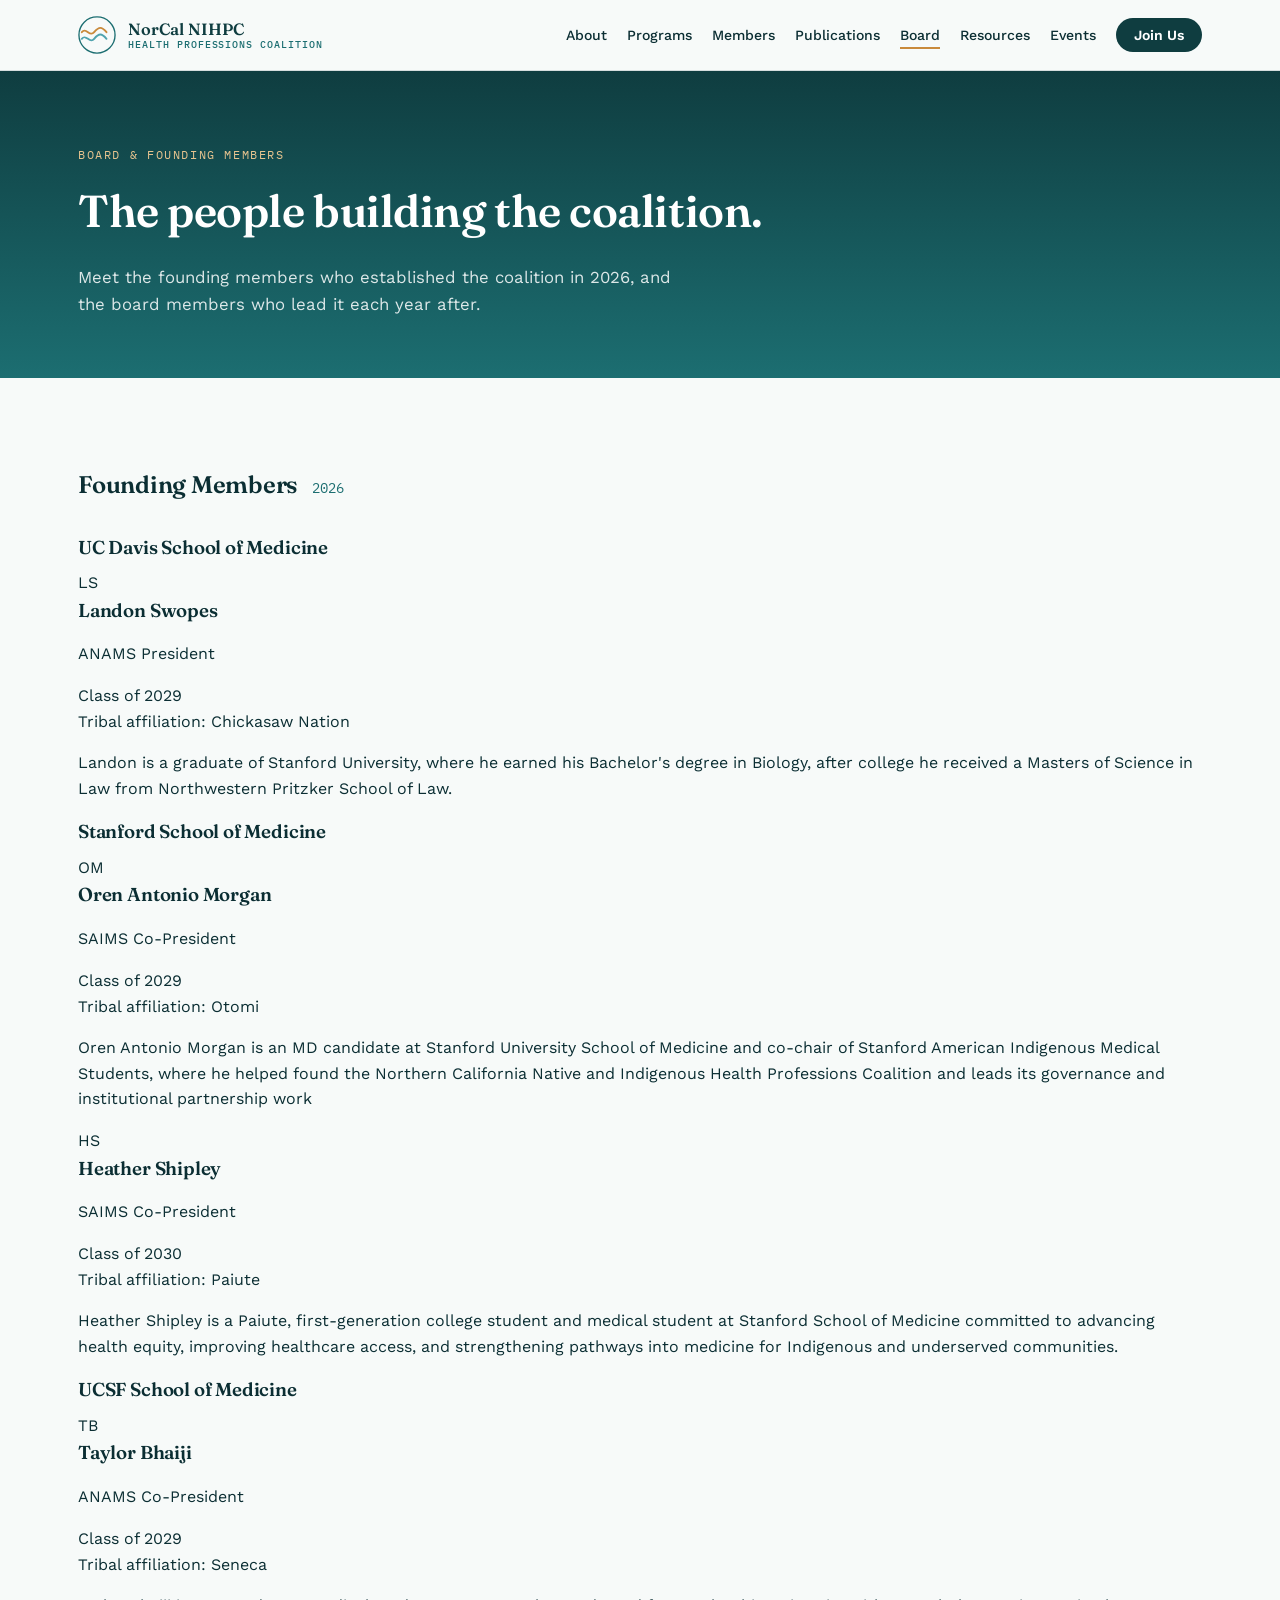
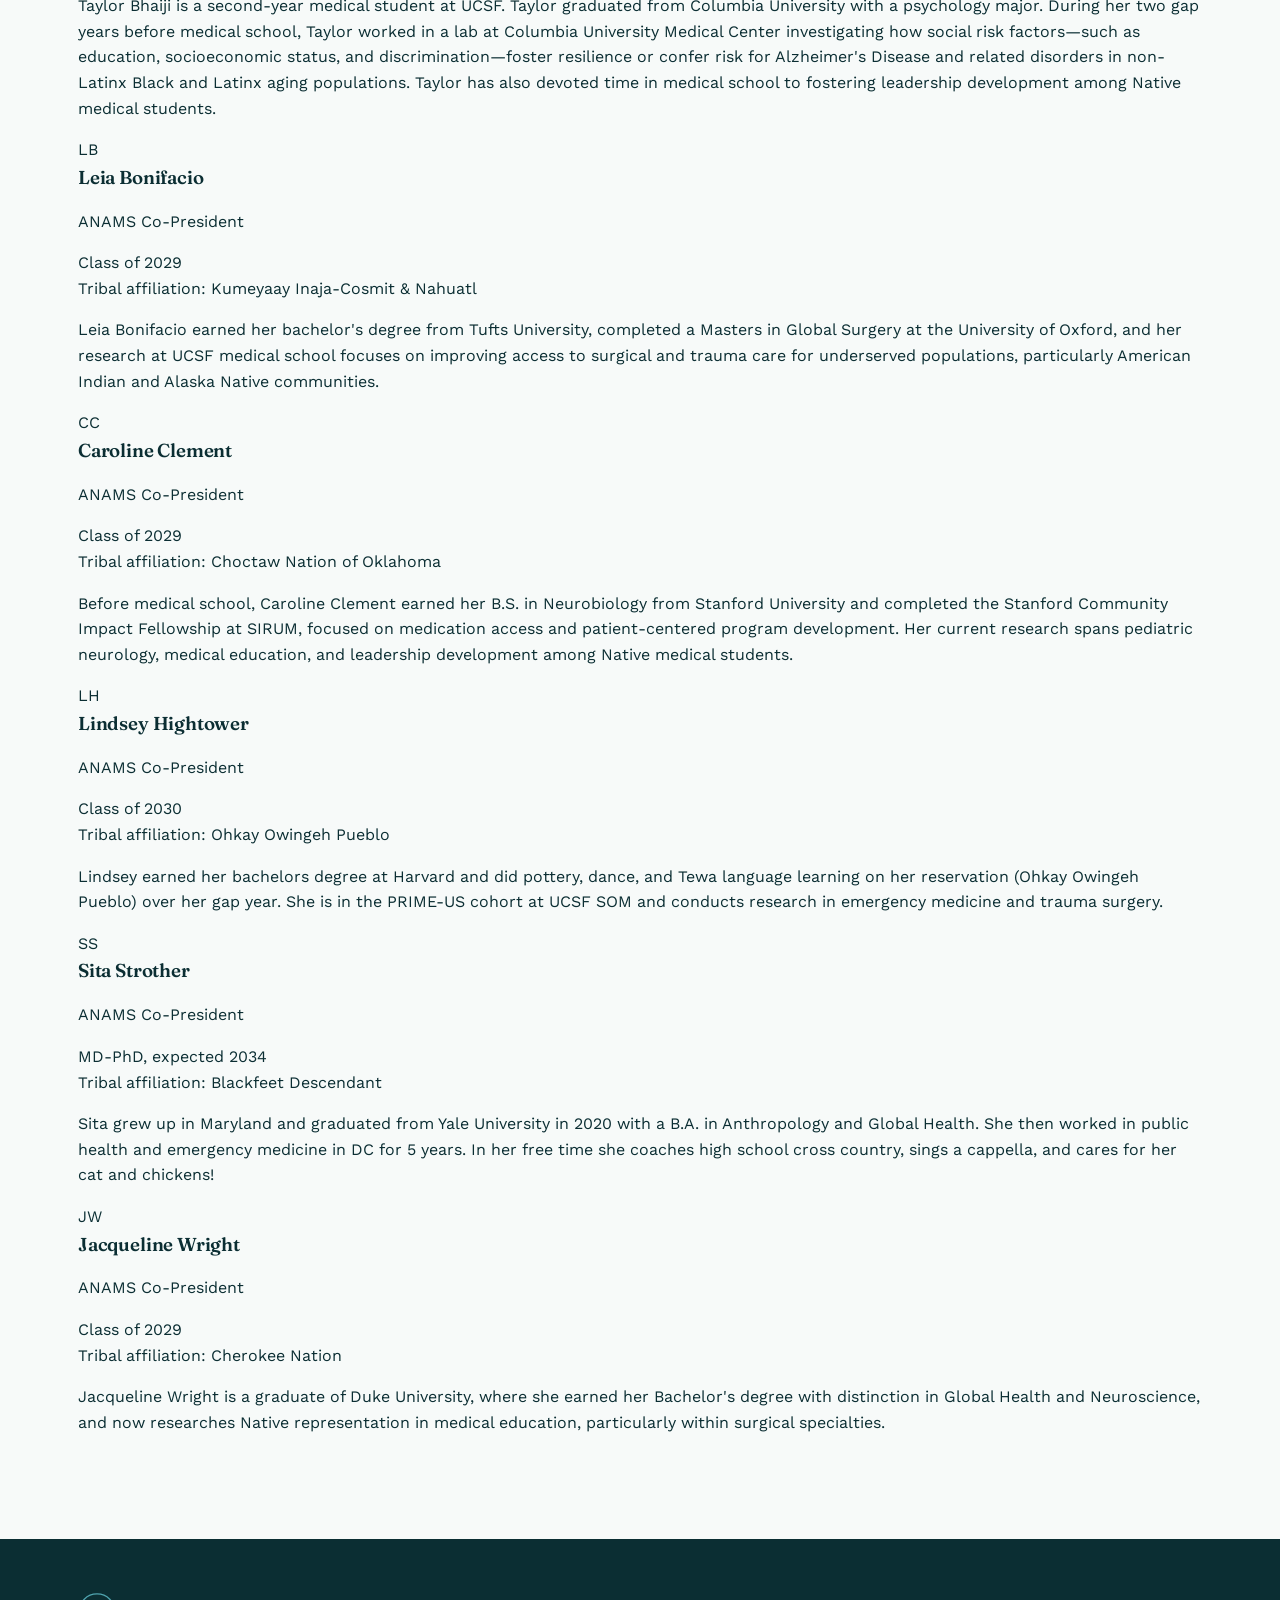
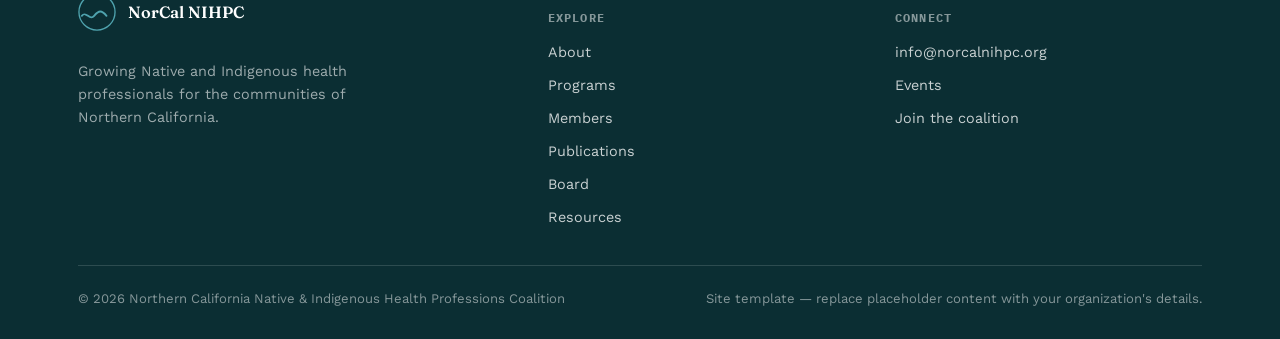
==== board.html @ be1860de "Add files via upload" ====
<!DOCTYPE html>
<html lang="en">
<head>
<meta charset="UTF-8">
<meta name="viewport" content="width=device-width, initial-scale=1.0">
<title>Board &amp; Founding Members — Northern California Native &amp; Indigenous Health Professions Coalition</title>
<link rel="preconnect" href="https://fonts.googleapis.com">
<link rel="preconnect" href="https://fonts.gstatic.com" crossorigin>
<link href="https://fonts.googleapis.com/css2?family=Fraunces:opsz,wght@9..144,400;9..144,500;9..144,600;9..144,700&family=Work+Sans:wght@400;500;600&family=IBM+Plex+Mono:wght@500&display=swap" rel="stylesheet">
<link rel="stylesheet" href="assets/styles.css">
</head>
<body>

<header>
  <div class="nav-row">
    <a href="index.html" class="brand">
      <svg class="brand-mark" viewBox="0 0 40 40" fill="none" xmlns="http://www.w3.org/2000/svg" aria-hidden="true">
        <circle cx="20" cy="20" r="19" stroke="#1C6E71" stroke-width="1.4"/>
        <path d="M4 24c5-6 8 6 13 0s8-6 13 0" stroke="#4FA3AE" stroke-width="2" fill="none" stroke-linecap="round"/>
        <path d="M4 17c5-6 8 6 13 0s8-6 13 0" stroke="#C98A3B" stroke-width="2" fill="none" stroke-linecap="round"/>
      </svg>
      <span class="brand-text">NorCal NIHPC<small>Health Professions Coalition</small></span>
    </a>
    <nav id="nav">
      <ul>
        <li><a href="index.html#about">About</a></li>
        <li><a href="index.html#programs">Programs</a></li>
        <li><a href="index.html#members">Members</a></li>
        <li><a href="publications.html">Publications</a></li>
        <li><a href="board.html" class="active">Board</a></li>
        <li><a href="resources.html">Resources</a></li>
        <li><a href="index.html#events">Events</a></li>
        <li><a href="index.html#contact" class="nav-cta">Join Us</a></li>
      </ul>
    </nav>
    <button class="menu-btn" id="menuBtn" aria-label="Toggle menu" aria-expanded="false" aria-controls="nav"><span></span></button>
  </div>
</header>

<main>
  <div class="page-header">
    <div class="wrap">
      <span class="eyebrow">Board &amp; Founding Members</span>
      <h1>The people building the coalition.</h1>
      <p>Meet the founding members who established the coalition in 2026, and the board members who lead it each year after.</p>
    </div>
  </div>

  <section>
<div class="wrap">
<div class="year-block">
<div class="year-block-head"><h2>Founding Members</h2><span>2026</span></div>
<h3 class="school-heading">UC Davis School of Medicine</h3><div class="person-grid"><article class="person-card">
<div class="person-avatar" aria-hidden="true">LS</div>
<div><h3>Landon Swopes</h3><p class="person-role">ANAMS President</p>
<p class="person-meta">Class of 2029<br>Tribal affiliation: Chickasaw Nation</p>
<p class="person-bio">Landon is a graduate of Stanford University, where he earned his Bachelor's degree in Biology, after college he received a Masters of Science in Law from Northwestern Pritzker School of Law.</p></div></article></div><h3 class="school-heading">Stanford School of Medicine</h3><div class="person-grid"><article class="person-card">
<div class="person-avatar" aria-hidden="true">OM</div>
<div><h3>Oren Antonio Morgan</h3><p class="person-role">SAIMS Co-President</p>
<p class="person-meta">Class of 2029<br>Tribal affiliation: Otomi</p>
<p class="person-bio">Oren Antonio Morgan is an MD candidate at Stanford University School of Medicine and co-chair of Stanford American Indigenous Medical Students, where he helped found the Northern California Native and Indigenous Health Professions Coalition and leads its governance and institutional partnership work</p></div></article>
<article class="person-card">
<div class="person-avatar" aria-hidden="true">HS</div>
<div><h3>Heather Shipley</h3><p class="person-role">SAIMS Co-President</p>
<p class="person-meta">Class of 2030<br>Tribal affiliation: Paiute</p>
<p class="person-bio">Heather Shipley is a Paiute, first-generation college student and medical student at Stanford School of Medicine committed to advancing health equity, improving healthcare access, and strengthening pathways into medicine for Indigenous and underserved communities.</p></div></article></div><h3 class="school-heading">UCSF School of Medicine</h3><div class="person-grid"><article class="person-card">
<div class="person-avatar" aria-hidden="true">TB</div>
<div><h3>Taylor Bhaiji</h3><p class="person-role">ANAMS Co-President</p>
<p class="person-meta">Class of 2029<br>Tribal affiliation: Seneca</p>
<p class="person-bio">Taylor Bhaiji is a second-year medical student at UCSF. Taylor graduated from Columbia University with a psychology major. During her two gap years before medical school, Taylor worked in a lab at Columbia University Medical Center investigating how social risk factors—such as education, socioeconomic status, and discrimination—foster resilience or confer risk for Alzheimer's Disease and related disorders in non-Latinx Black and Latinx aging populations. Taylor has also devoted time in medical school to fostering leadership development among Native medical students.</p></div></article>
<article class="person-card">
<div class="person-avatar" aria-hidden="true">LB</div>
<div><h3>Leia Bonifacio</h3><p class="person-role">ANAMS Co-President</p>
<p class="person-meta">Class of 2029<br>Tribal affiliation: Kumeyaay Inaja-Cosmit &amp; Nahuatl</p>
<p class="person-bio">Leia Bonifacio earned her bachelor's degree from Tufts University, completed a Masters in Global Surgery at the University of Oxford, and her research at UCSF medical school focuses on improving access to surgical and trauma care for underserved populations, particularly American Indian and Alaska Native communities.</p></div></article>
<article class="person-card">
<div class="person-avatar" aria-hidden="true">CC</div>
<div><h3>Caroline Clement</h3><p class="person-role">ANAMS Co-President</p>
<p class="person-meta">Class of 2029<br>Tribal affiliation: Choctaw Nation of Oklahoma</p>
<p class="person-bio">Before medical school, Caroline Clement earned her B.S. in Neurobiology from Stanford University and completed the Stanford Community Impact Fellowship at SIRUM, focused on medication access and patient-centered program development. Her current research spans pediatric neurology, medical education, and leadership development among Native medical students.</p></div></article>
<article class="person-card">
<div class="person-avatar" aria-hidden="true">LH</div>
<div><h3>Lindsey Hightower</h3><p class="person-role">ANAMS Co-President</p>
<p class="person-meta">Class of 2030<br>Tribal affiliation: Ohkay Owingeh Pueblo</p>
<p class="person-bio">Lindsey earned her bachelors degree at Harvard and did pottery, dance, and Tewa language learning on her reservation (Ohkay Owingeh Pueblo) over her gap year. She is in the PRIME-US cohort at UCSF SOM and conducts research in emergency medicine and trauma surgery.</p></div></article>
<article class="person-card">
<div class="person-avatar" aria-hidden="true">SS</div>
<div><h3>Sita Strother</h3><p class="person-role">ANAMS Co-President</p>
<p class="person-meta">MD-PhD, expected 2034<br>Tribal affiliation: Blackfeet Descendant</p>
<p class="person-bio">Sita grew up in Maryland and graduated from Yale University in 2020 with a B.A. in Anthropology and Global Health. She then worked in public health and emergency medicine in DC for 5 years. In her free time she coaches high school cross country, sings a cappella, and cares for her cat and chickens!</p></div></article>
<article class="person-card">
<div class="person-avatar" aria-hidden="true">JW</div>
<div><h3>Jacqueline Wright</h3><p class="person-role">ANAMS Co-President</p>
<p class="person-meta">Class of 2029<br>Tribal affiliation: Cherokee Nation</p>
<p class="person-bio">Jacqueline Wright is a graduate of Duke University, where she earned her Bachelor's degree with distinction in Global Health and Neuroscience, and now researches Native representation in medical education, particularly within surgical specialties.</p></div></article></div>
</div>
<!-- NEXT YEAR: copy the whole <div class="year-block"> above, change the heading/year, and swap in new <article class="person-card"> entries.
To use a photo, replace the <div class="person-avatar">…</div> with: <div class="person-avatar"><img src="assets/img/first-last.jpg" alt="Full Name"></div> -->
</div>
</section>
</main>

<footer>
  <div class="wrap">
    <div class="footer-grid">
      <div>
        <a href="index.html" class="brand" style="color:#fff;margin-bottom:14px;display:inline-flex;">
          <svg class="brand-mark" viewBox="0 0 40 40" fill="none" xmlns="http://www.w3.org/2000/svg" aria-hidden="true">
            <circle cx="20" cy="20" r="19" stroke="#4FA3AE" stroke-width="1.4"/>
            <path d="M4 24c5-6 8 6 13 0s8-6 13 0" stroke="#4FA3AE" stroke-width="2" fill="none" stroke-linecap="round"/>
          </svg>
          <span class="brand-text">NorCal NIHPC</span>
        </a>
        <p style="max-width:36ch;color:rgba(255,255,255,0.6);">Growing Native and Indigenous health professionals for the communities of Northern California.</p>
      </div>
      <div>
        <h4>Explore</h4>
        <ul>
          <li><a href="index.html#about">About</a></li>
          <li><a href="index.html#programs">Programs</a></li>
          <li><a href="index.html#members">Members</a></li>
          <li><a href="publications.html">Publications</a></li>
          <li><a href="board.html">Board</a></li>
          <li><a href="resources.html">Resources</a></li>
        </ul>
      </div>
      <div>
        <h4>Connect</h4>
        <ul>
          <li><a href="mailto:info@norcalnihpc.org">info@norcalnihpc.org</a></li>
          <li><a href="index.html#events">Events</a></li>
          <li><a href="index.html#contact">Join the coalition</a></li>
        </ul>
      </div>
    </div>
    <div class="footer-bottom">
      <span>© <span id="year"></span> Northern California Native &amp; Indigenous Health Professions Coalition</span>
      <span>Site template — replace placeholder content with your organization's details.</span>
    </div>
  </div>
</footer>

<script src="assets/main.js"></script>
</body>
</html>
---- assets/styles.css ----
:root{
  --ink:#0B2E33;
  --deep-teal:#0F3D40;
  --teal:#1C6E71;
  --sky:#4FA3AE;
  --mist:#EAF3F2;
  --paper:#F7FAF9;
  --gold:#C98A3B;
  --gold-dim:#E7C48F;
  --line:rgba(11,46,51,0.14);
  --max:1180px;
}
*{box-sizing:border-box;}
html{scroll-behavior:smooth;}
body{
  margin:0;
  background:var(--paper);
  color:var(--ink);
  font-family:'Work Sans',sans-serif;
  font-size:16px;
  line-height:1.6;
}
h1,h2,h3{
  font-family:'Fraunces',serif;
  margin:0 0 0.4em 0;
  font-weight:600;
  letter-spacing:-0.01em;
}
.eyebrow{
  font-family:'IBM Plex Mono',monospace;
  font-size:0.72rem;
  letter-spacing:0.14em;
  text-transform:uppercase;
  color:var(--teal);
  display:inline-block;
  margin-bottom:0.9em;
}
a{color:inherit;}
img{max-width:100%;display:block;}
.wrap{max-width:var(--max);margin:0 auto;padding:0 28px;}
.visually-hidden{position:absolute;width:1px;height:1px;overflow:hidden;clip:rect(0 0 0 0);}
:focus-visible{outline:3px solid var(--gold);outline-offset:3px;}

/* ---------- Header ---------- */
header{
  position:sticky;top:0;z-index:50;
  background:rgba(247,250,249,0.92);
  backdrop-filter:blur(8px);
  border-bottom:1px solid var(--line);
}
.nav-row{
  display:flex;align-items:center;justify-content:space-between;
  padding:16px 28px;max-width:var(--max);margin:0 auto;
}
.brand{
  display:flex;align-items:center;gap:12px;
  font-family:'Fraunces',serif;font-weight:600;font-size:1.02rem;
  text-decoration:none;color:var(--deep-teal);
}
.brand-mark{width:38px;height:38px;flex:0 0 auto;}
.brand-text{line-height:1.15;}
.brand-text small{
  display:block;font-family:'IBM Plex Mono',monospace;font-weight:500;
  font-size:0.6rem;letter-spacing:0.1em;text-transform:uppercase;color:var(--teal);
}
nav ul{list-style:none;display:flex;gap:20px;margin:0;padding:0;flex-wrap:wrap;}
nav a{
  text-decoration:none;font-size:0.88rem;font-weight:500;color:var(--ink);
  position:relative;padding:4px 0;white-space:nowrap;
}
nav a::after{
  content:'';position:absolute;left:0;bottom:-2px;width:0;height:2px;
  background:var(--gold);transition:width .25s ease;
}
nav a:hover::after{width:100%;}
nav a.active::after{width:100%;}
.nav-cta{
  background:var(--deep-teal);color:#fff !important;padding:9px 18px !important;
  border-radius:100px;font-weight:600 !important;
}
.nav-cta::after{display:none;}
.menu-btn{display:none;background:none;border:none;cursor:pointer;padding:6px;}
.menu-btn span, .menu-btn span::before, .menu-btn span::after{
  display:block;width:22px;height:2px;background:var(--ink);position:relative;transition:.2s;
}
.menu-btn span::before, .menu-btn span::after{content:'';position:absolute;left:0;}
.menu-btn span::before{top:-7px;}
.menu-btn span::after{top:7px;}

@media (max-width:980px){
  nav{
    position:fixed;inset:0 0 0 26%;top:70px;background:var(--paper);
    transform:translateX(100%);transition:transform .3s ease;
    border-left:1px solid var(--line);padding:28px;overflow-y:auto;
  }
  nav.open{transform:translateX(0);}
  nav ul{flex-direction:column;gap:22px;}
  .menu-btn{display:block;}
}
@media (max-width:480px){
  nav{inset:0 0 0 0;}
}

/* ---------- Page header (for sub-pages) ---------- */
.page-header{
  background:linear-gradient(180deg,var(--deep-teal) 0%, var(--teal) 100%);
  color:#fff;padding:70px 0 60px;
}
.page-header .eyebrow{color:var(--gold-dim);}
.page-header h1{color:#fff;font-size:clamp(2rem,4vw,2.8rem);}
.page-header p{max-width:60ch;color:rgba(255,255,255,0.85);font-size:1.05rem;margin:0;}

/* ---------- Hero ---------- */
.hero{
  position:relative;overflow:hidden;
  background:linear-gradient(180deg,var(--deep-teal) 0%, var(--teal) 100%);
  color:#fff;padding:100px 0 140px;
}
.hero-grid{display:grid;grid-template-columns:1.1fr 0.9fr;gap:40px;align-items:center;}
.hero h1{font-size:clamp(2.3rem,5vw,3.6rem);color:#fff;line-height:1.06;}
.hero .eyebrow{color:var(--gold-dim);}
.hero p.lead{font-size:1.12rem;max-width:46ch;color:rgba(255,255,255,0.86);margin-bottom:1.8em;}
.cta-row{display:flex;gap:14px;flex-wrap:wrap;}
.btn{
  display:inline-block;padding:13px 26px;border-radius:100px;text-decoration:none;
  font-weight:600;font-size:0.94rem;transition:transform .15s ease, box-shadow .15s ease;
  border:1px solid transparent;
}
.btn:hover{transform:translateY(-2px);}
.btn-gold{background:var(--gold);color:#20140a;}
.btn-gold:hover{box-shadow:0 8px 22px rgba(201,138,59,0.4);}
.btn-outline{border-color:rgba(255,255,255,0.5);color:#fff;}
.btn-outline:hover{background:rgba(255,255,255,0.1);}
.btn-teal{background:var(--deep-teal);color:#fff;}
.btn-teal:hover{box-shadow:0 8px 22px rgba(15,61,64,0.35);}

.hero-figure{
  position:relative;border-radius:18px;overflow:hidden;
  aspect-ratio:4/5;background:rgba(255,255,255,0.06);
  border:1px solid rgba(255,255,255,0.18);
  display:flex;align-items:center;justify-content:center;
}

.wave-divider{display:block;width:100%;line-height:0;margin-top:-2px;}
.wave-divider svg{width:100%;height:70px;display:block;}

/* ---------- Stat strip ---------- */
.stat-strip{background:var(--mist);border-bottom:1px solid var(--line);padding:34px 0;}
.stat-grid{display:grid;grid-template-columns:repeat(4,1fr);gap:24px;text-align:center;}
.stat-grid strong{display:block;font-family:'Fraunces',serif;font-size:1.9rem;color:var(--deep-teal);}
.stat-grid span{font-size:0.86rem;color:var(--teal);}
@media (max-width:760px){.stat-grid{grid-template-columns:repeat(2,1fr);}}

/* ---------- Section basics ---------- */
section{padding:88px 0;}
.section-head{max-width:640px;margin-bottom:52px;}
.section-head p{color:#3c5a5c;font-size:1.03rem;}
.two-col{display:grid;grid-template-columns:1fr 1fr;gap:64px;align-items:start;}
@media (max-width:860px){.two-col{grid-template-columns:1fr;gap:36px;}}

.about-figure{
  aspect-ratio:5/4;border-radius:16px;background:var(--mist);
  border:1px solid var(--line);position:relative;overflow:hidden;
}

/* ---------- Pipeline / Programs ---------- */
.pipeline{position:relative;padding-left:6px;}
.pipeline-track{
  position:absolute;left:29px;top:14px;bottom:14px;width:2px;
  background:repeating-linear-gradient(to bottom, var(--sky) 0 6px, transparent 6px 13px);
}
.pipeline-step{
  display:grid;grid-template-columns:60px 1fr;gap:22px;padding:26px 0;
  border-bottom:1px solid var(--line);position:relative;
}
.pipeline-step:last-child{border-bottom:none;}
.step-num{
  width:60px;height:60px;border-radius:50%;background:var(--paper);
  border:2px solid var(--sky);color:var(--deep-teal);
  display:flex;align-items:center;justify-content:center;
  font-family:'IBM Plex Mono',monospace;font-weight:500;font-size:0.95rem;z-index:1;
}
.step-body h3{font-size:1.18rem;margin-bottom:0.3em;}
.step-body p{color:#3c5a5c;margin:0;max-width:60ch;}
.step-tag{
  display:inline-block;margin-top:10px;font-family:'IBM Plex Mono',monospace;
  font-size:0.7rem;letter-spacing:0.08em;text-transform:uppercase;color:var(--gold);
}

/* ---------- Members / partners ---------- */
.member-grid{display:grid;grid-template-columns:repeat(3,1fr);gap:20px;}
@media (max-width:760px){.member-grid{grid-template-columns:1fr 1fr;}}
.member-card{background:#fff;border:1px solid var(--line);border-radius:14px;padding:26px 22px;}
.member-card .eyebrow{margin-bottom:0.6em;}
.member-card h3{font-size:1.05rem;margin-bottom:0.35em;}
.member-card p{font-size:0.92rem;color:#4a6668;margin:0;}

.bg-mist{background:var(--mist);}

.campus-pills{display:flex;flex-wrap:wrap;gap:10px;margin-top:22px;}
.campus-pill{
  background:#fff;border:1px solid var(--line);border-radius:100px;
  padding:9px 18px;font-size:0.88rem;color:var(--deep-teal);font-weight:500;
}
.subgroup-label{
  font-family:'IBM Plex Mono',monospace;font-size:0.72rem;letter-spacing:0.1em;
  text-transform:uppercase;color:var(--teal);margin:44px 0 0;display:block;
}

/* ---------- Map ---------- */
.map-wrap{
  height:480px;border-radius:18px;overflow:hidden;border:1px solid var(--line);
  background:var(--mist);
}
#coalitionMap{height:100%;width:100%;}
.map-legend{display:flex;gap:26px;margin-top:18px;flex-wrap:wrap;}
.legend-item{display:flex;align-items:center;gap:8px;font-size:0.86rem;color:#3c5a5c;}
.legend-dot{width:12px;height:12px;border-radius:50%;display:inline-block;flex:0 0 auto;}
.map-note{font-size:0.84rem;color:#5a7678;margin-top:10px;}
.leaflet-popup-content-wrapper{border-radius:10px;}
.map-pin-label{
  font-family:'Work Sans',sans-serif;font-weight:600;font-size:0.8rem;color:var(--deep-teal);
}

/* ---------- Teaser cards ---------- */
.teaser-grid{display:grid;grid-template-columns:repeat(3,1fr);gap:22px;}
@media (max-width:860px){.teaser-grid{grid-template-columns:1fr;}}
.teaser-card{
  background:#fff;border:1px solid var(--line);border-radius:14px;padding:30px;
  text-decoration:none;color:var(--ink);display:block;
  transition:transform .15s ease, box-shadow .15s ease;
}
.teaser-card:hover{transform:translateY(-3px);box-shadow:0 10px 26px rgba(11,46,51,0.08);}
.teaser-card h3{font-size:1.12rem;margin-bottom:0.4em;color:var(--deep-teal);}
.teaser-card p{color:#3c5a5c;font-size:0.92rem;margin:0 0 0.8em;}
.link-arrow{font-family:'IBM Plex Mono',monospace;font-size:0.8rem;color:var(--gold);font-weight:600;}

/* ---------- Resources ---------- */
.resource-grid{display:grid;grid-template-columns:repeat(3,1fr);gap:22px;}
@media (max-width:860px){.resource-grid{grid-template-columns:1fr;}}
.resource-card{
  border:1px solid var(--line);border-radius:14px;padding:28px;background:#fff;
  display:flex;flex-direction:column;gap:14px;height:100%;
}
.resource-card .icon{
  width:42px;height:42px;border-radius:10px;background:var(--mist);
  display:flex;align-items:center;justify-content:center;color:var(--teal);
}
.resource-card h3{font-size:1.08rem;}
.resource-card p{color:#3c5a5c;font-size:0.94rem;margin:0;flex:1;}
.resource-card a{font-size:0.88rem;font-weight:600;color:var(--deep-teal);text-decoration:none;}
.resource-card a:hover{text-decoration:underline;}

/* ---------- Publications ---------- */
.pub-list{display:flex;flex-direction:column;gap:18px;}
.pub-card{
  display:grid;grid-template-columns:90px 1fr;gap:22px;background:#fff;
  border:1px solid var(--line);border-radius:14px;padding:26px;
}
@media (max-width:600px){.pub-card{grid-template-columns:1fr;}}
.pub-year{font-family:'Fraunces',serif;font-size:1.7rem;color:var(--deep-teal);}
.pub-body h3{font-size:1.1rem;margin-bottom:0.3em;}
.pub-meta{font-size:0.85rem;color:var(--teal);margin-bottom:0.6em;font-weight:500;}
.pub-body p{color:#3c5a5c;font-size:0.92rem;margin:0 0 0.7em;}
.pub-body a{font-size:0.86rem;font-weight:600;color:var(--deep-teal);text-decoration:none;}
.pub-body a:hover{text-decoration:underline;}
.pub-empty{
  border:1px dashed var(--line);border-radius:14px;padding:40px;text-align:center;color:#5a7678;
}

/* ---------- Board ---------- */
.year-block{margin-bottom:64px;}
.year-block:last-child{margin-bottom:0;}
.year-block-head{display:flex;align-items:baseline;gap:14px;margin-bottom:28px;flex-wrap:wrap;}
.year-block-head h2{margin:0;font-size:1.5rem;}
.year-block-head span{font-size:0.86rem;color:var(--teal);font-family:'IBM Plex Mono',monospace;}
.board-grid{display:grid;grid-template-columns:repeat(4,1fr);gap:26px;}
@media (max-width:960px){.board-grid{grid-template-columns:repeat(2,1fr);}}
@media (max-width:560px){.board-grid{grid-template-columns:1fr;}}
.board-card{text-align:center;}
.board-avatar{
  width:100%;aspect-ratio:1;border-radius:50%;background:var(--mist);
  border:1px solid var(--line);margin-bottom:14px;overflow:hidden;
  display:flex;align-items:center;justify-content:center;
}
.board-card h3{font-size:1rem;margin-bottom:0.15em;}
.board-role{font-size:0.82rem;color:var(--teal);font-weight:600;margin-bottom:0.5em;display:block;}
.board-card p{font-size:0.86rem;color:#4a6668;margin:0;}
.board-add-note{
  border:1px dashed var(--line);border-radius:14px;padding:24px;text-align:center;
  color:#5a7678;font-size:0.9rem;
}

/* ---------- Events ---------- */
.events-grid{display:grid;grid-template-columns:repeat(3,1fr);gap:22px;}
@media (max-width:860px){.events-grid{grid-template-columns:1fr;}}
.event-card{border:1px solid var(--line);border-radius:14px;overflow:hidden;background:#fff;}
.event-date{
  background:var(--deep-teal);color:#fff;padding:14px 20px;
  font-family:'IBM Plex Mono',monospace;font-size:0.78rem;letter-spacing:0.06em;text-transform:uppercase;
}
.event-body{padding:20px;}
.event-body h3{font-size:1.02rem;margin-bottom:0.4em;}
.event-body p{font-size:0.9rem;color:#4a6668;margin:0;}

/* ---------- Contact ---------- */
.contact-panel{
  background:linear-gradient(135deg,var(--deep-teal),var(--teal));
  color:#fff;border-radius:22px;padding:58px;display:grid;
  grid-template-columns:1fr 1fr;gap:50px;
}
@media (max-width:860px){.contact-panel{grid-template-columns:1fr;padding:34px;}}
.contact-panel h2{color:#fff;}
.contact-panel p{color:rgba(255,255,255,0.82);}
.contact-list{list-style:none;padding:0;margin:24px 0 0;display:flex;flex-direction:column;gap:14px;}
.contact-list a{text-decoration:none;color:#fff;font-weight:500;}
form{display:flex;flex-direction:column;gap:14px;}
form label{font-size:0.82rem;font-weight:600;color:rgba(255,255,255,0.85);}
form input, form select, form textarea{
  width:100%;padding:12px 14px;border-radius:10px;border:1px solid rgba(255,255,255,0.3);
  background:rgba(255,255,255,0.08);color:#fff;font-family:inherit;font-size:0.94rem;
}
form input::placeholder, form textarea::placeholder{color:rgba(255,255,255,0.55);}
form button{margin-top:6px;align-self:flex-start;}
.form-note{font-size:0.8rem;color:rgba(255,255,255,0.65);margin-top:4px;}

/* ---------- Footer ---------- */
footer{background:var(--ink);color:rgba(255,255,255,0.72);padding:54px 0 30px;font-size:0.9rem;}
.footer-grid{display:grid;grid-template-columns:1.4fr 1fr 1fr;gap:40px;margin-bottom:36px;}
@media (max-width:760px){.footer-grid{grid-template-columns:1fr;}}
footer h4{
  font-family:'IBM Plex Mono',monospace;font-size:0.72rem;letter-spacing:0.1em;
  text-transform:uppercase;color:rgba(255,255,255,0.5);margin-bottom:14px;
}
footer ul{list-style:none;padding:0;margin:0;display:flex;flex-direction:column;gap:10px;}
footer a{color:rgba(255,255,255,0.78);text-decoration:none;}
footer a:hover{color:#fff;}
.footer-bottom{
  border-top:1px solid rgba(255,255,255,0.14);padding-top:22px;
  display:flex;justify-content:space-between;flex-wrap:wrap;gap:10px;font-size:0.82rem;color:rgba(255,255,255,0.5);
}

.reveal{opacity:0;transform:translateY(16px);transition:opacity .6s ease, transform .6s ease;}
.reveal.in{opacity:1;transform:none;}
@media (prefers-reduced-motion: reduce){
  .reveal{opacity:1;transform:none;transition:none;}
  html{scroll-behavior:auto;}
}
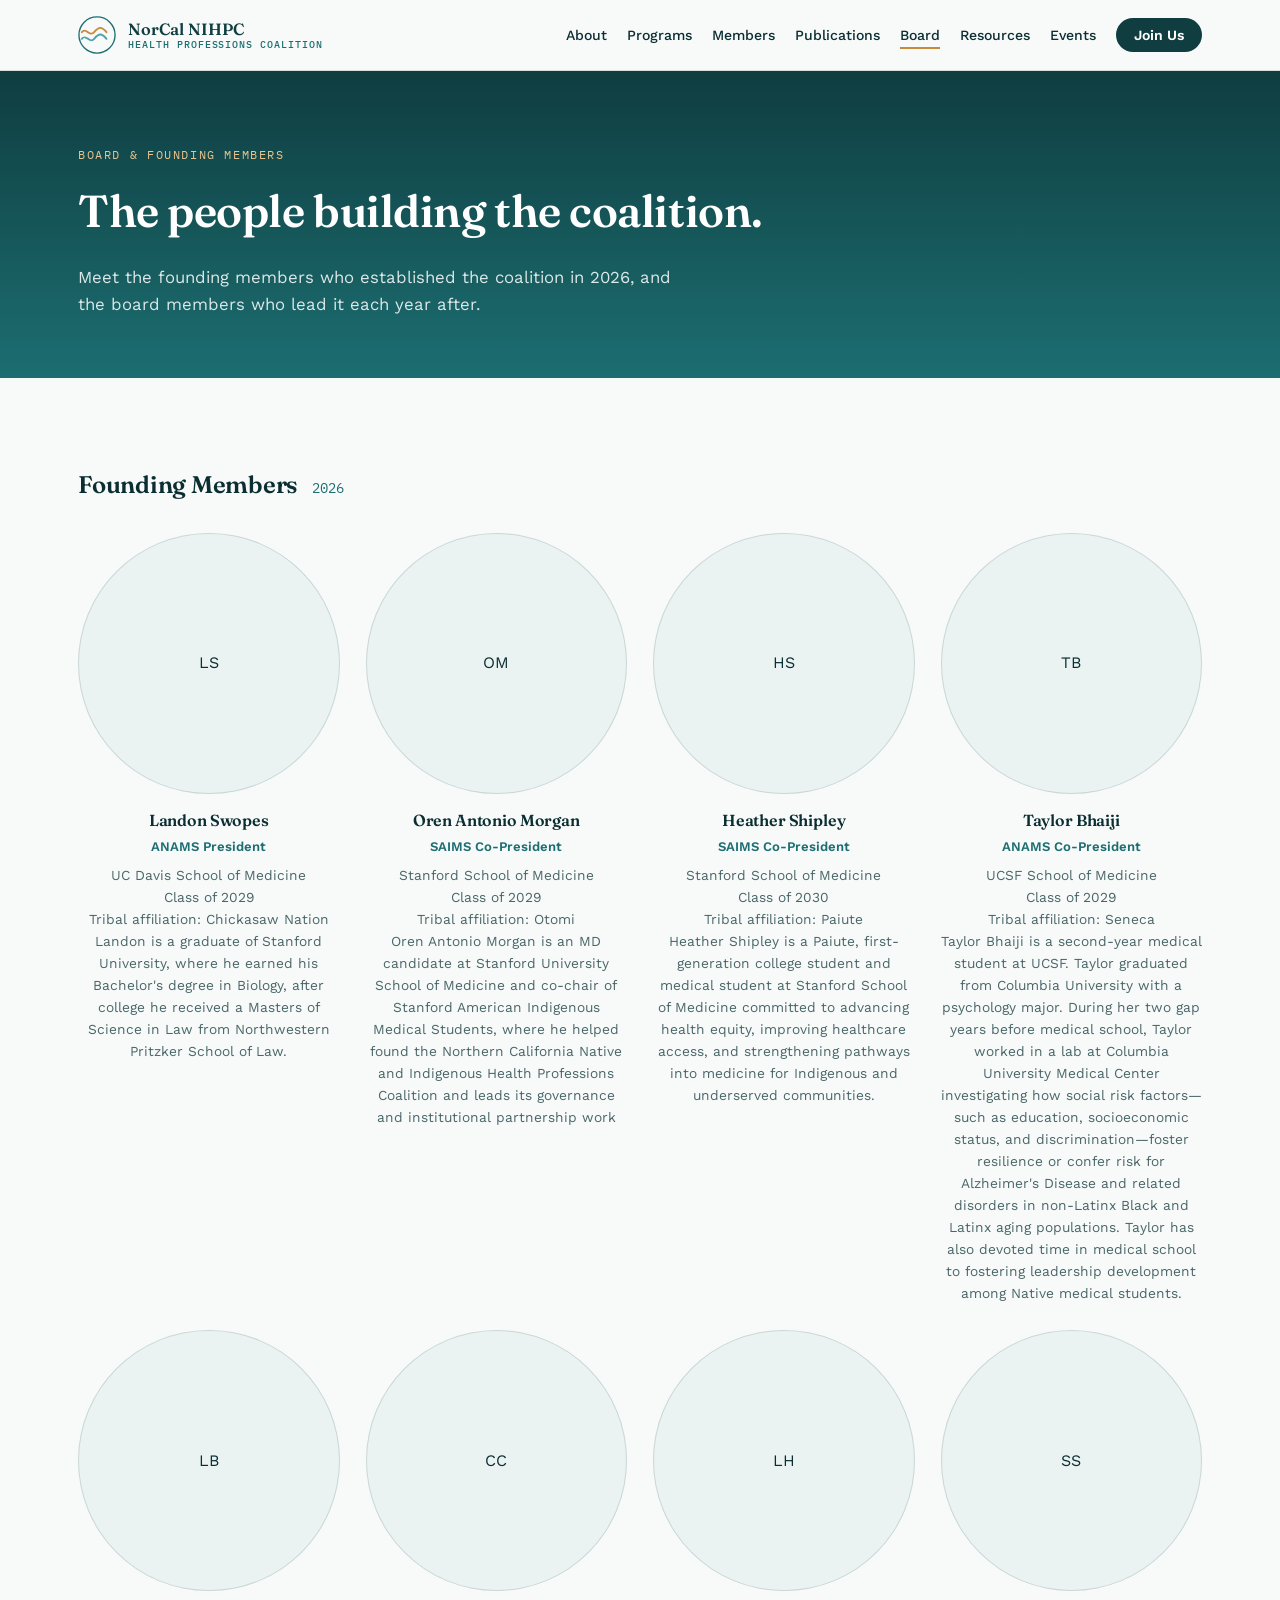
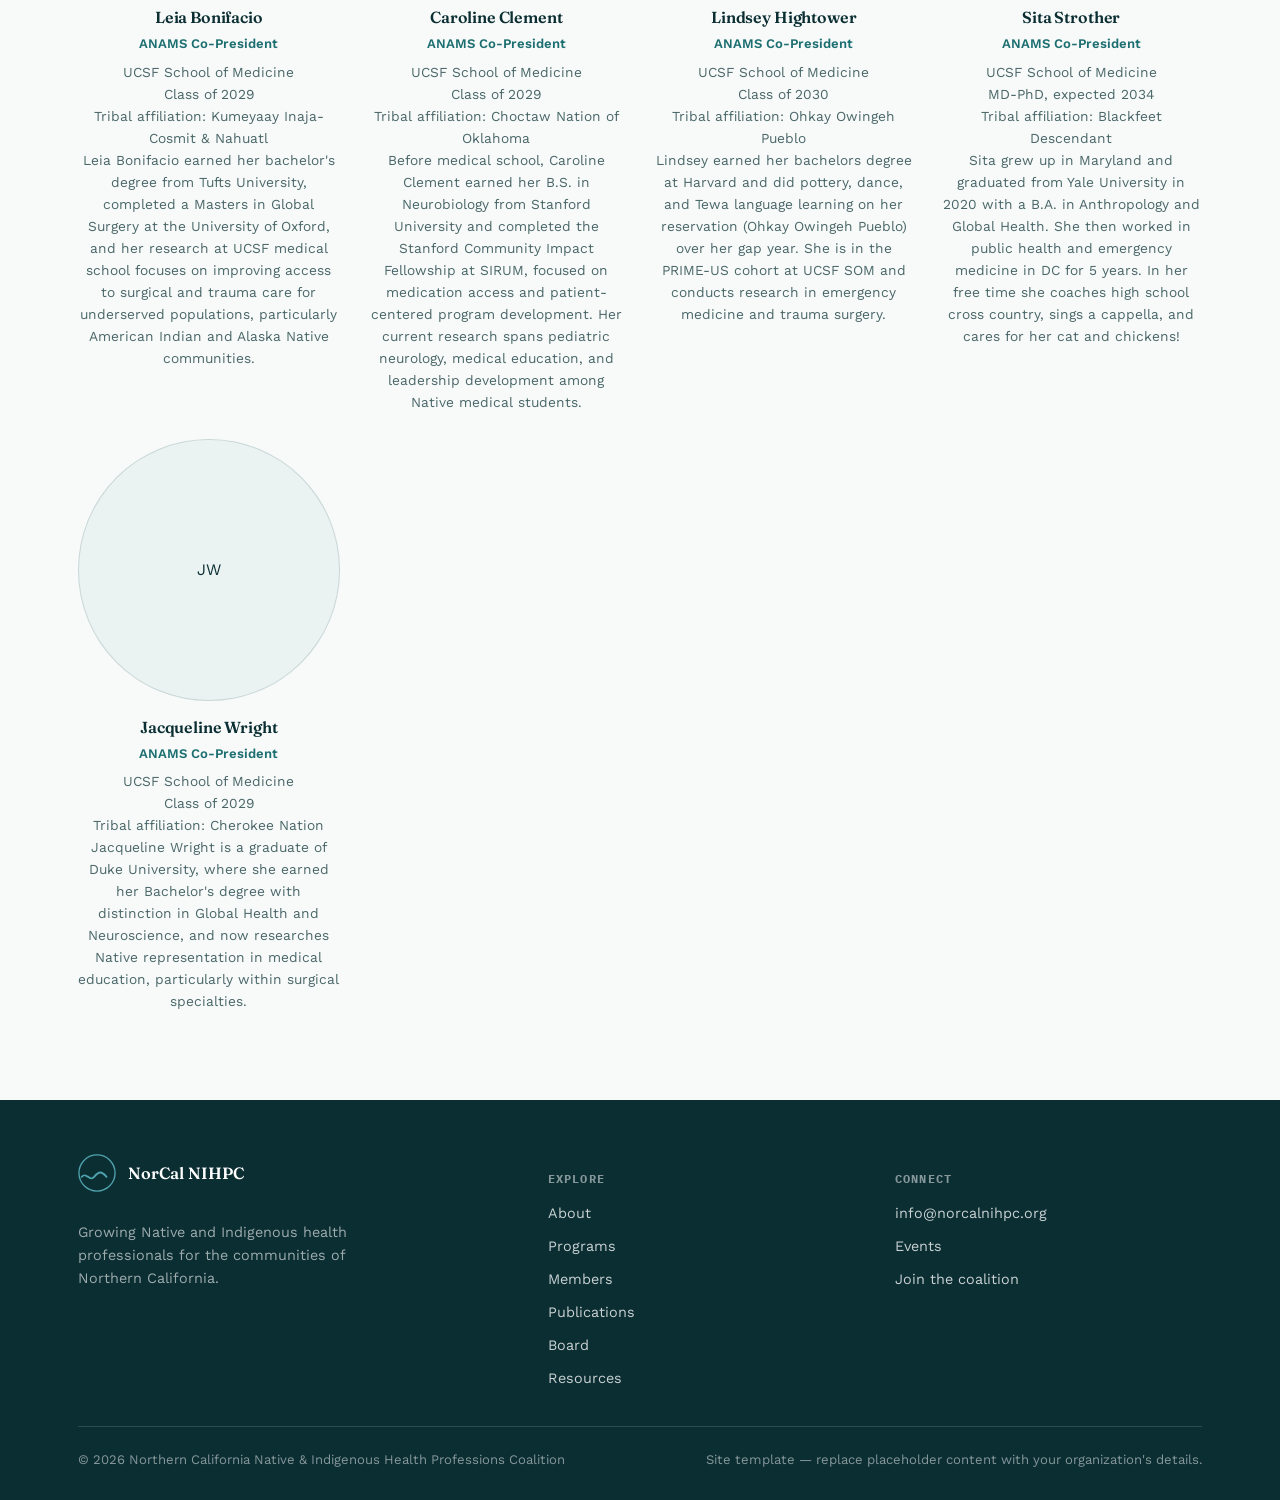
==== commit ff566928: "Add files via upload" ====
--- a/board.html
+++ b/board.html
@@ -50,52 +50,83 @@
 <div class="wrap">
 <div class="year-block">
 <div class="year-block-head"><h2>Founding Members</h2><span>2026</span></div>
-<h3 class="school-heading">UC Davis School of Medicine</h3><div class="person-grid"><article class="person-card">
-<div class="person-avatar" aria-hidden="true">LS</div>
-<div><h3>Landon Swopes</h3><p class="person-role">ANAMS President</p>
-<p class="person-meta">Class of 2029<br>Tribal affiliation: Chickasaw Nation</p>
-<p class="person-bio">Landon is a graduate of Stanford University, where he earned his Bachelor's degree in Biology, after college he received a Masters of Science in Law from Northwestern Pritzker School of Law.</p></div></article></div><h3 class="school-heading">Stanford School of Medicine</h3><div class="person-grid"><article class="person-card">
-<div class="person-avatar" aria-hidden="true">OM</div>
-<div><h3>Oren Antonio Morgan</h3><p class="person-role">SAIMS Co-President</p>
-<p class="person-meta">Class of 2029<br>Tribal affiliation: Otomi</p>
-<p class="person-bio">Oren Antonio Morgan is an MD candidate at Stanford University School of Medicine and co-chair of Stanford American Indigenous Medical Students, where he helped found the Northern California Native and Indigenous Health Professions Coalition and leads its governance and institutional partnership work</p></div></article>
-<article class="person-card">
-<div class="person-avatar" aria-hidden="true">HS</div>
-<div><h3>Heather Shipley</h3><p class="person-role">SAIMS Co-President</p>
-<p class="person-meta">Class of 2030<br>Tribal affiliation: Paiute</p>
-<p class="person-bio">Heather Shipley is a Paiute, first-generation college student and medical student at Stanford School of Medicine committed to advancing health equity, improving healthcare access, and strengthening pathways into medicine for Indigenous and underserved communities.</p></div></article></div><h3 class="school-heading">UCSF School of Medicine</h3><div class="person-grid"><article class="person-card">
-<div class="person-avatar" aria-hidden="true">TB</div>
-<div><h3>Taylor Bhaiji</h3><p class="person-role">ANAMS Co-President</p>
-<p class="person-meta">Class of 2029<br>Tribal affiliation: Seneca</p>
-<p class="person-bio">Taylor Bhaiji is a second-year medical student at UCSF. Taylor graduated from Columbia University with a psychology major. During her two gap years before medical school, Taylor worked in a lab at Columbia University Medical Center investigating how social risk factors—such as education, socioeconomic status, and discrimination—foster resilience or confer risk for Alzheimer's Disease and related disorders in non-Latinx Black and Latinx aging populations. Taylor has also devoted time in medical school to fostering leadership development among Native medical students.</p></div></article>
-<article class="person-card">
-<div class="person-avatar" aria-hidden="true">LB</div>
-<div><h3>Leia Bonifacio</h3><p class="person-role">ANAMS Co-President</p>
-<p class="person-meta">Class of 2029<br>Tribal affiliation: Kumeyaay Inaja-Cosmit &amp; Nahuatl</p>
-<p class="person-bio">Leia Bonifacio earned her bachelor's degree from Tufts University, completed a Masters in Global Surgery at the University of Oxford, and her research at UCSF medical school focuses on improving access to surgical and trauma care for underserved populations, particularly American Indian and Alaska Native communities.</p></div></article>
-<article class="person-card">
-<div class="person-avatar" aria-hidden="true">CC</div>
-<div><h3>Caroline Clement</h3><p class="person-role">ANAMS Co-President</p>
-<p class="person-meta">Class of 2029<br>Tribal affiliation: Choctaw Nation of Oklahoma</p>
-<p class="person-bio">Before medical school, Caroline Clement earned her B.S. in Neurobiology from Stanford University and completed the Stanford Community Impact Fellowship at SIRUM, focused on medication access and patient-centered program development. Her current research spans pediatric neurology, medical education, and leadership development among Native medical students.</p></div></article>
-<article class="person-card">
-<div class="person-avatar" aria-hidden="true">LH</div>
-<div><h3>Lindsey Hightower</h3><p class="person-role">ANAMS Co-President</p>
-<p class="person-meta">Class of 2030<br>Tribal affiliation: Ohkay Owingeh Pueblo</p>
-<p class="person-bio">Lindsey earned her bachelors degree at Harvard and did pottery, dance, and Tewa language learning on her reservation (Ohkay Owingeh Pueblo) over her gap year. She is in the PRIME-US cohort at UCSF SOM and conducts research in emergency medicine and trauma surgery.</p></div></article>
-<article class="person-card">
-<div class="person-avatar" aria-hidden="true">SS</div>
-<div><h3>Sita Strother</h3><p class="person-role">ANAMS Co-President</p>
-<p class="person-meta">MD-PhD, expected 2034<br>Tribal affiliation: Blackfeet Descendant</p>
-<p class="person-bio">Sita grew up in Maryland and graduated from Yale University in 2020 with a B.A. in Anthropology and Global Health. She then worked in public health and emergency medicine in DC for 5 years. In her free time she coaches high school cross country, sings a cappella, and cares for her cat and chickens!</p></div></article>
-<article class="person-card">
-<div class="person-avatar" aria-hidden="true">JW</div>
-<div><h3>Jacqueline Wright</h3><p class="person-role">ANAMS Co-President</p>
-<p class="person-meta">Class of 2029<br>Tribal affiliation: Cherokee Nation</p>
-<p class="person-bio">Jacqueline Wright is a graduate of Duke University, where she earned her Bachelor's degree with distinction in Global Health and Neuroscience, and now researches Native representation in medical education, particularly within surgical specialties.</p></div></article></div>
+<div class="board-grid">
+<article class="board-card">
+<div class="board-avatar" aria-hidden="true">LS</div>
+<h3>Landon Swopes</h3>
+<span class="board-role">ANAMS President</span>
+<p class="board-meta">UC Davis School of Medicine<br>Class of 2029</p>
+<p class="board-tribe">Tribal affiliation: Chickasaw Nation</p>
+<p class="board-bio">Landon is a graduate of Stanford University, where he earned his Bachelor's degree in Biology, after college he received a Masters of Science in Law from Northwestern Pritzker School of Law.</p>
+</article>
+<article class="board-card">
+<div class="board-avatar" aria-hidden="true">OM</div>
+<h3>Oren Antonio Morgan</h3>
+<span class="board-role">SAIMS Co-President</span>
+<p class="board-meta">Stanford School of Medicine<br>Class of 2029</p>
+<p class="board-tribe">Tribal affiliation: Otomi</p>
+<p class="board-bio">Oren Antonio Morgan is an MD candidate at Stanford University School of Medicine and co-chair of Stanford American Indigenous Medical Students, where he helped found the Northern California Native and Indigenous Health Professions Coalition and leads its governance and institutional partnership work</p>
+</article>
+<article class="board-card">
+<div class="board-avatar" aria-hidden="true">HS</div>
+<h3>Heather Shipley</h3>
+<span class="board-role">SAIMS Co-President</span>
+<p class="board-meta">Stanford School of Medicine<br>Class of 2030</p>
+<p class="board-tribe">Tribal affiliation: Paiute</p>
+<p class="board-bio">Heather Shipley is a Paiute, first-generation college student and medical student at Stanford School of Medicine committed to advancing health equity, improving healthcare access, and strengthening pathways into medicine for Indigenous and underserved communities.</p>
+</article>
+<article class="board-card">
+<div class="board-avatar" aria-hidden="true">TB</div>
+<h3>Taylor Bhaiji</h3>
+<span class="board-role">ANAMS Co-President</span>
+<p class="board-meta">UCSF School of Medicine<br>Class of 2029</p>
+<p class="board-tribe">Tribal affiliation: Seneca</p>
+<p class="board-bio">Taylor Bhaiji is a second-year medical student at UCSF. Taylor graduated from Columbia University with a psychology major. During her two gap years before medical school, Taylor worked in a lab at Columbia University Medical Center investigating how social risk factors—such as education, socioeconomic status, and discrimination—foster resilience or confer risk for Alzheimer's Disease and related disorders in non-Latinx Black and Latinx aging populations. Taylor has also devoted time in medical school to fostering leadership development among Native medical students.</p>
+</article>
+<article class="board-card">
+<div class="board-avatar" aria-hidden="true">LB</div>
+<h3>Leia Bonifacio</h3>
+<span class="board-role">ANAMS Co-President</span>
+<p class="board-meta">UCSF School of Medicine<br>Class of 2029</p>
+<p class="board-tribe">Tribal affiliation: Kumeyaay Inaja-Cosmit &amp; Nahuatl</p>
+<p class="board-bio">Leia Bonifacio earned her bachelor's degree from Tufts University, completed a Masters in Global Surgery at the University of Oxford, and her research at UCSF medical school focuses on improving access to surgical and trauma care for underserved populations, particularly American Indian and Alaska Native communities.</p>
+</article>
+<article class="board-card">
+<div class="board-avatar" aria-hidden="true">CC</div>
+<h3>Caroline Clement</h3>
+<span class="board-role">ANAMS Co-President</span>
+<p class="board-meta">UCSF School of Medicine<br>Class of 2029</p>
+<p class="board-tribe">Tribal affiliation: Choctaw Nation of Oklahoma</p>
+<p class="board-bio">Before medical school, Caroline Clement earned her B.S. in Neurobiology from Stanford University and completed the Stanford Community Impact Fellowship at SIRUM, focused on medication access and patient-centered program development. Her current research spans pediatric neurology, medical education, and leadership development among Native medical students.</p>
+</article>
+<article class="board-card">
+<div class="board-avatar" aria-hidden="true">LH</div>
+<h3>Lindsey Hightower</h3>
+<span class="board-role">ANAMS Co-President</span>
+<p class="board-meta">UCSF School of Medicine<br>Class of 2030</p>
+<p class="board-tribe">Tribal affiliation: Ohkay Owingeh Pueblo</p>
+<p class="board-bio">Lindsey earned her bachelors degree at Harvard and did pottery, dance, and Tewa language learning on her reservation (Ohkay Owingeh Pueblo) over her gap year. She is in the PRIME-US cohort at UCSF SOM and conducts research in emergency medicine and trauma surgery.</p>
+</article>
+<article class="board-card">
+<div class="board-avatar" aria-hidden="true">SS</div>
+<h3>Sita Strother</h3>
+<span class="board-role">ANAMS Co-President</span>
+<p class="board-meta">UCSF School of Medicine<br>MD-PhD, expected 2034</p>
+<p class="board-tribe">Tribal affiliation: Blackfeet Descendant</p>
+<p class="board-bio">Sita grew up in Maryland and graduated from Yale University in 2020 with a B.A. in Anthropology and Global Health. She then worked in public health and emergency medicine in DC for 5 years. In her free time she coaches high school cross country, sings a cappella, and cares for her cat and chickens!</p>
+</article>
+<article class="board-card">
+<div class="board-avatar" aria-hidden="true">JW</div>
+<h3>Jacqueline Wright</h3>
+<span class="board-role">ANAMS Co-President</span>
+<p class="board-meta">UCSF School of Medicine<br>Class of 2029</p>
+<p class="board-tribe">Tribal affiliation: Cherokee Nation</p>
+<p class="board-bio">Jacqueline Wright is a graduate of Duke University, where she earned her Bachelor's degree with distinction in Global Health and Neuroscience, and now researches Native representation in medical education, particularly within surgical specialties.</p>
+</article>
 </div>
-<!-- NEXT YEAR: copy the whole <div class="year-block"> above, change the heading/year, and swap in new <article class="person-card"> entries.
-To use a photo, replace the <div class="person-avatar">…</div> with: <div class="person-avatar"><img src="assets/img/first-last.jpg" alt="Full Name"></div> -->
+</div>
+<!-- NEXT YEAR: copy the whole <div class="year-block"> above, change the heading/year, and swap in new <article class="board-card"> entries.
+To use a photo, replace the text inside <div class="board-avatar"> with: <img src="assets/img/first-last.jpg" alt="Full Name"> -->
 </div>
 </section>
 </main>
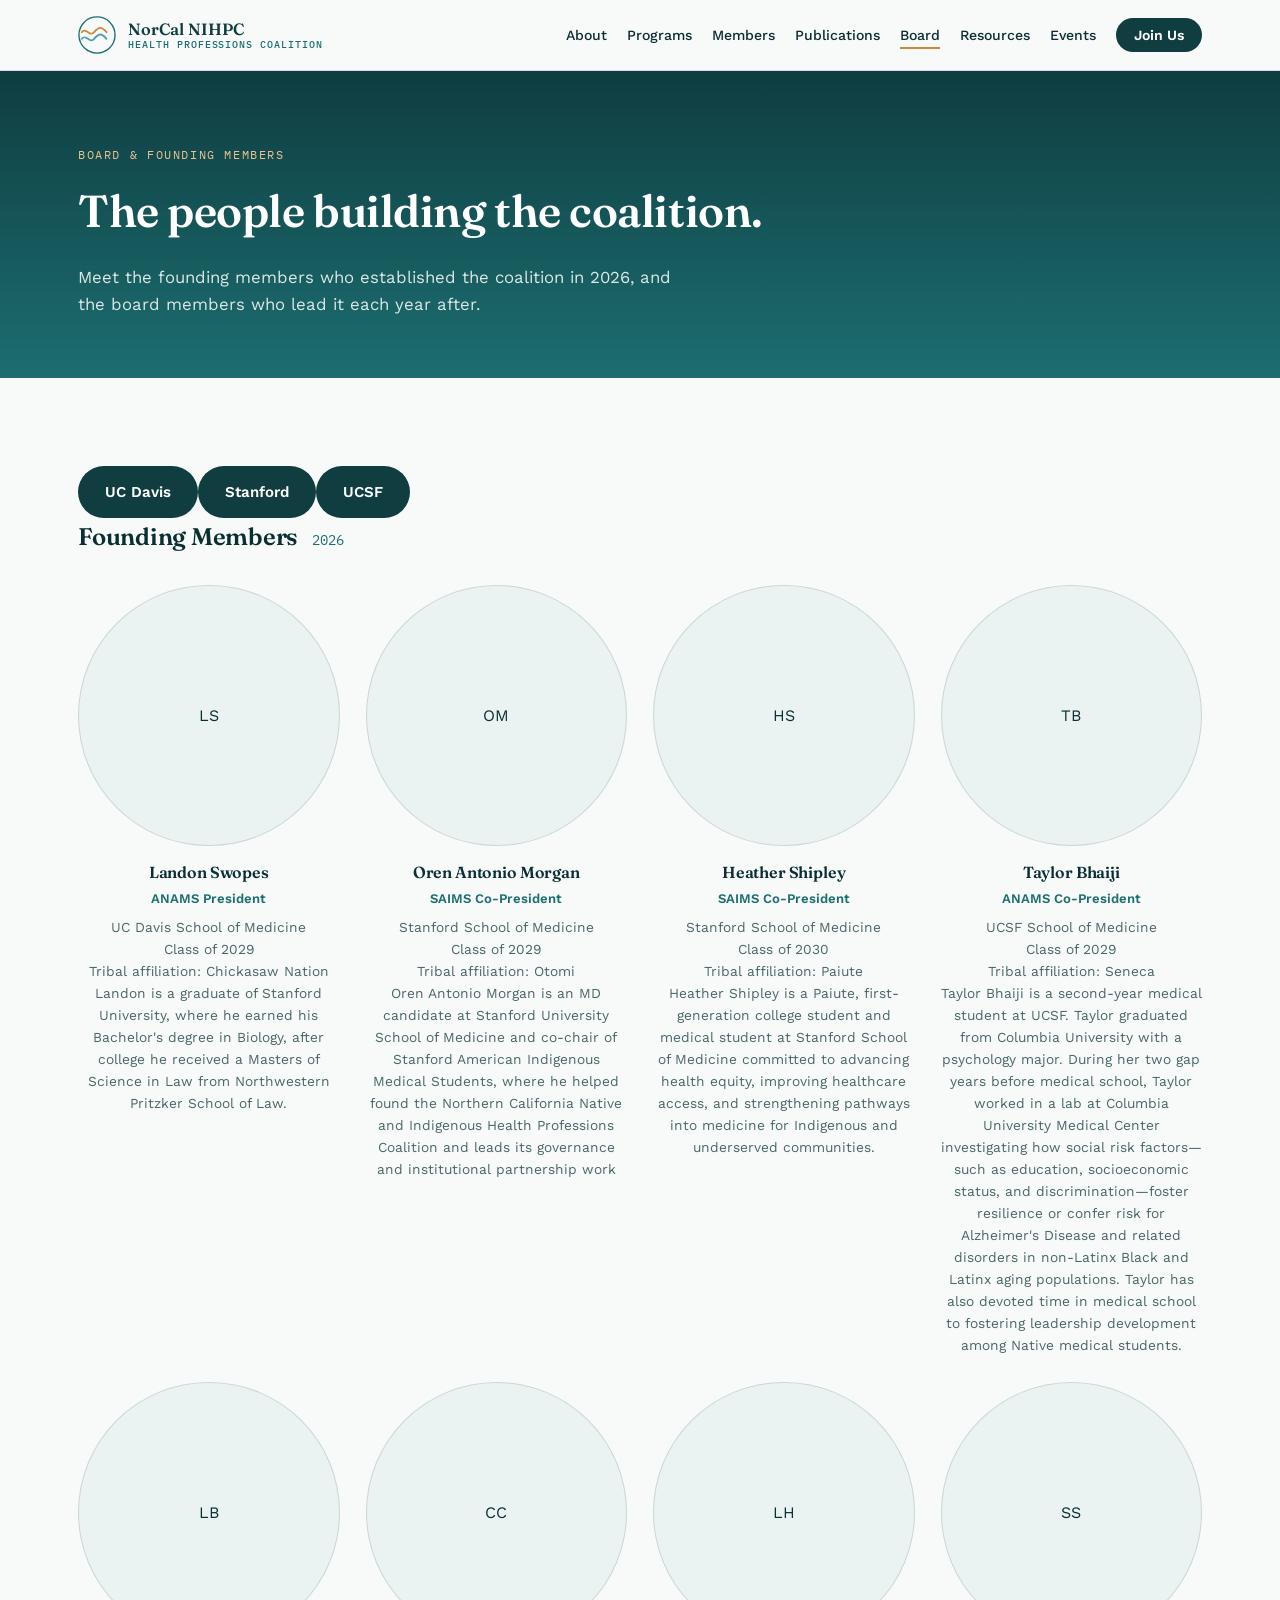
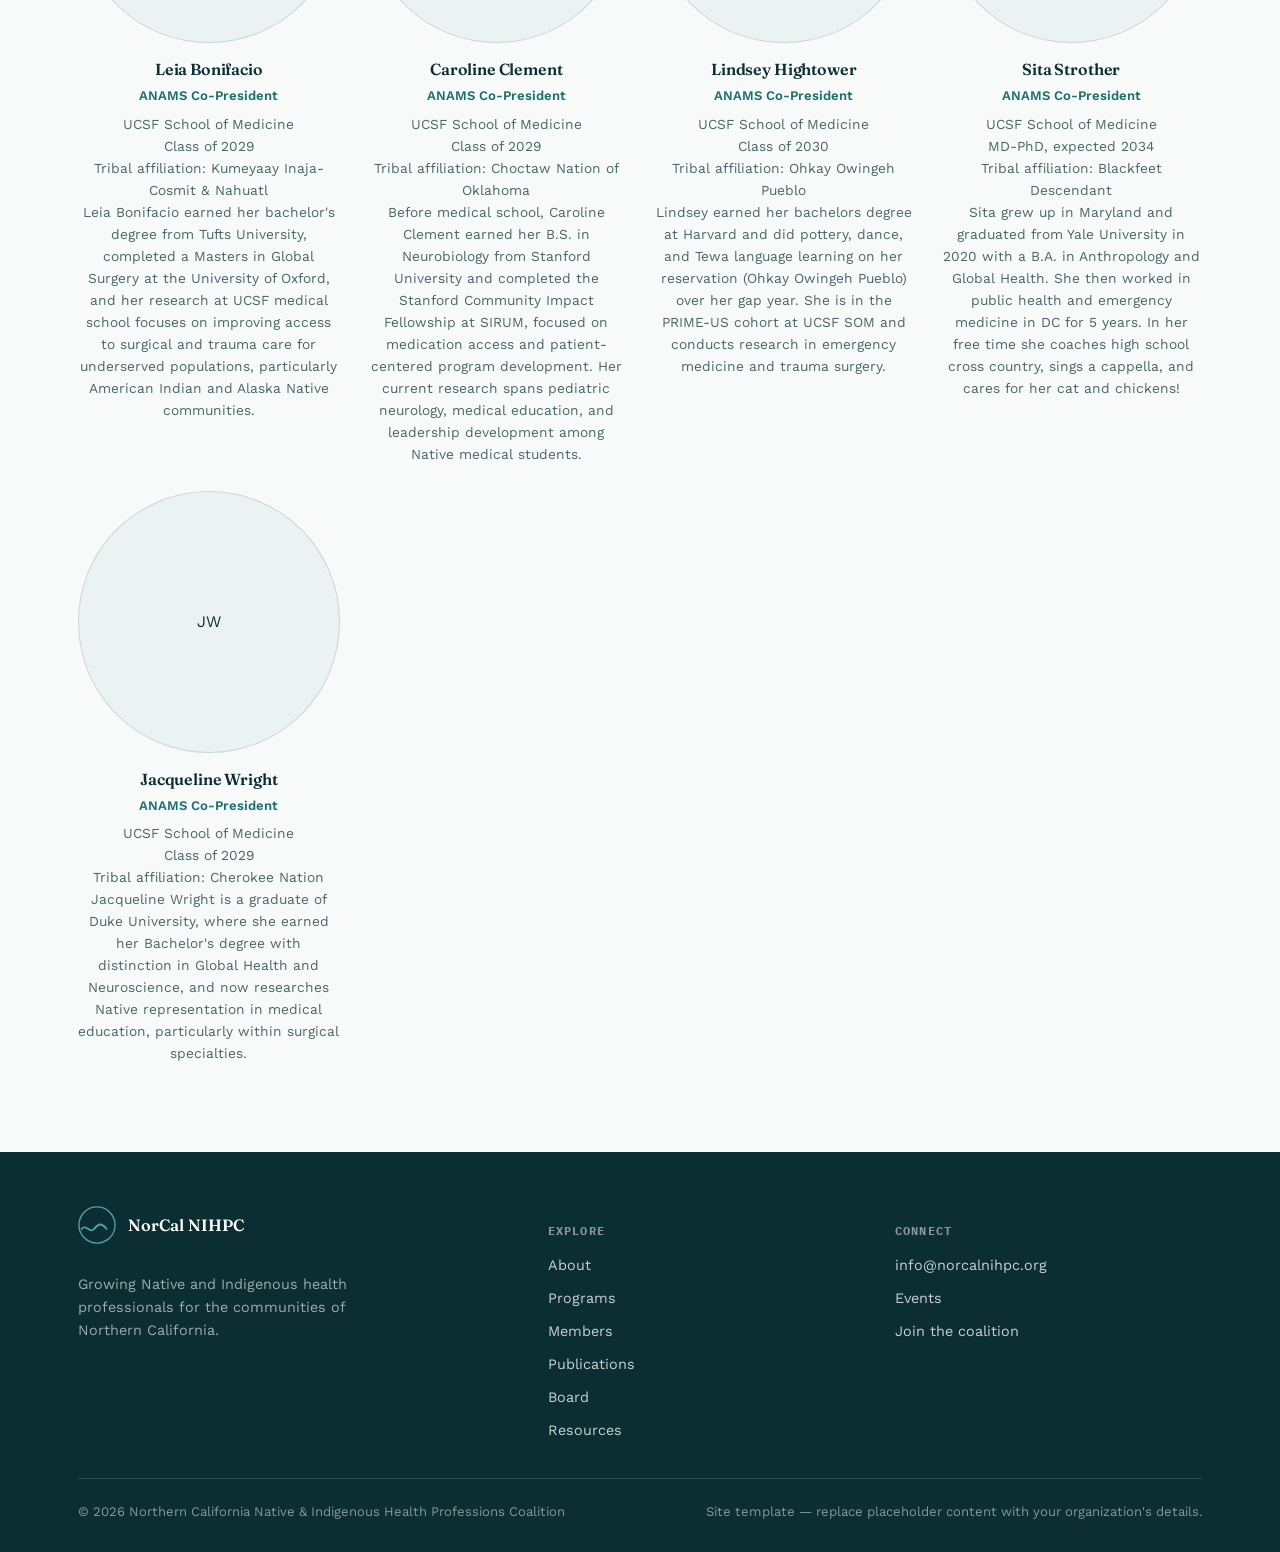
==== commit 152976eb: "Add school pages, host field for events, and sheet-driven board/publications Co-Authored-By: Claude " ====
--- a/board.html
+++ b/board.html
@@ -29,7 +29,7 @@
         <li><a href="publications.html">Publications</a></li>
         <li><a href="board.html" class="active">Board</a></li>
         <li><a href="resources.html">Resources</a></li>
-        <li><a href="index.html#events">Events</a></li>
+        <li><a href="events.html">Events</a></li>
         <li><a href="index.html#contact" class="nav-cta">Join Us</a></li>
       </ul>
     </nav>
@@ -48,7 +48,8 @@
 
   <section>
 <div class="wrap">
-<div class="year-block">
+<div class="school-links"><a class="btn btn-teal" href="school-ucd.html">UC Davis</a><a class="btn btn-teal" href="school-stanford.html">Stanford</a><a class="btn btn-teal" href="school-ucsf.html">UCSF</a></div>
+<div id="boardRoot"><div class="year-block">
 <div class="year-block-head"><h2>Founding Members</h2><span>2026</span></div>
 <div class="board-grid">
 <article class="board-card">
@@ -125,8 +126,7 @@
 </article>
 </div>
 </div>
-<!-- NEXT YEAR: copy the whole <div class="year-block"> above, change the heading/year, and swap in new <article class="board-card"> entries.
-To use a photo, replace the text inside <div class="board-avatar"> with: <img src="assets/img/first-last.jpg" alt="Full Name"> -->
+</div>
 </div>
 </section>
 </main>
@@ -159,7 +159,7 @@
         <h4>Connect</h4>
         <ul>
           <li><a href="mailto:info@norcalnihpc.org">info@norcalnihpc.org</a></li>
-          <li><a href="index.html#events">Events</a></li>
+          <li><a href="events.html">Events</a></li>
           <li><a href="index.html#contact">Join the coalition</a></li>
         </ul>
       </div>
@@ -172,5 +172,6 @@
 </footer>
 
 <script src="assets/main.js"></script>
+<script src="assets/pages-data.js"></script>
 </body>
 </html>
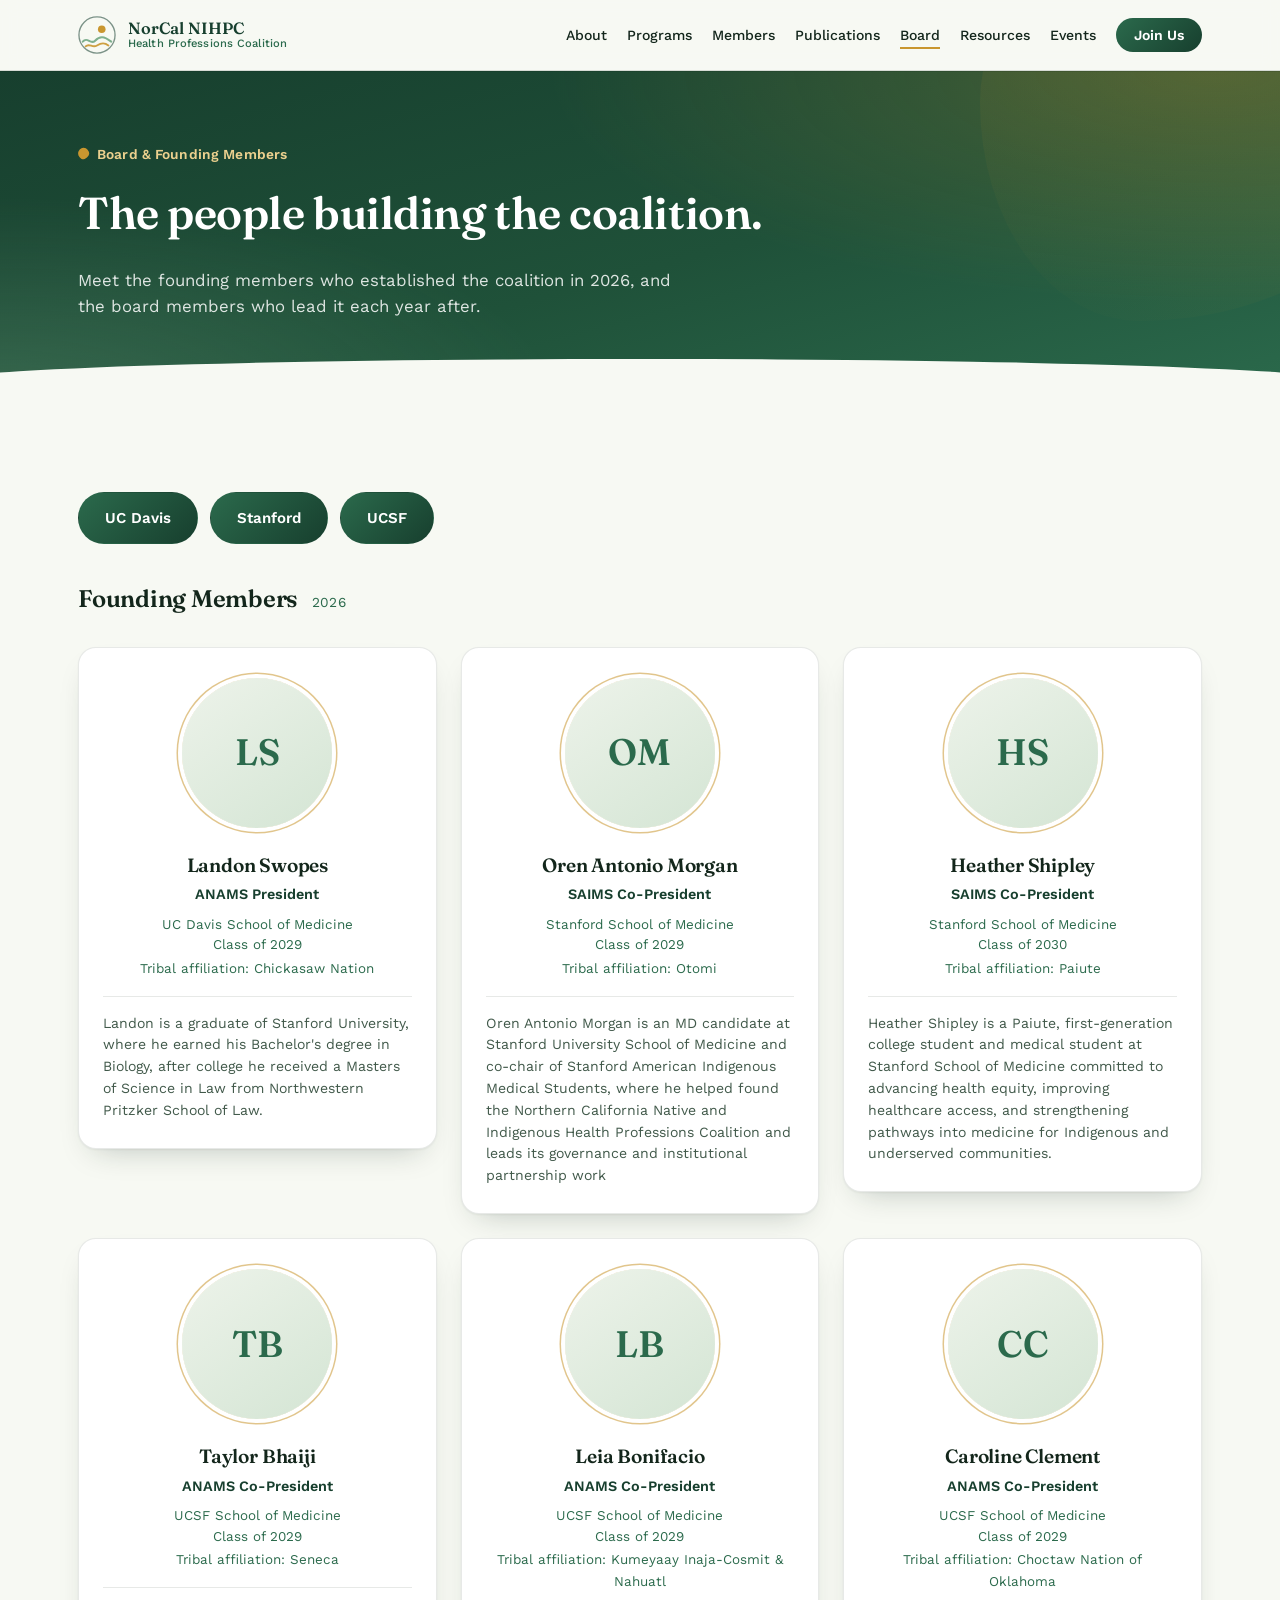
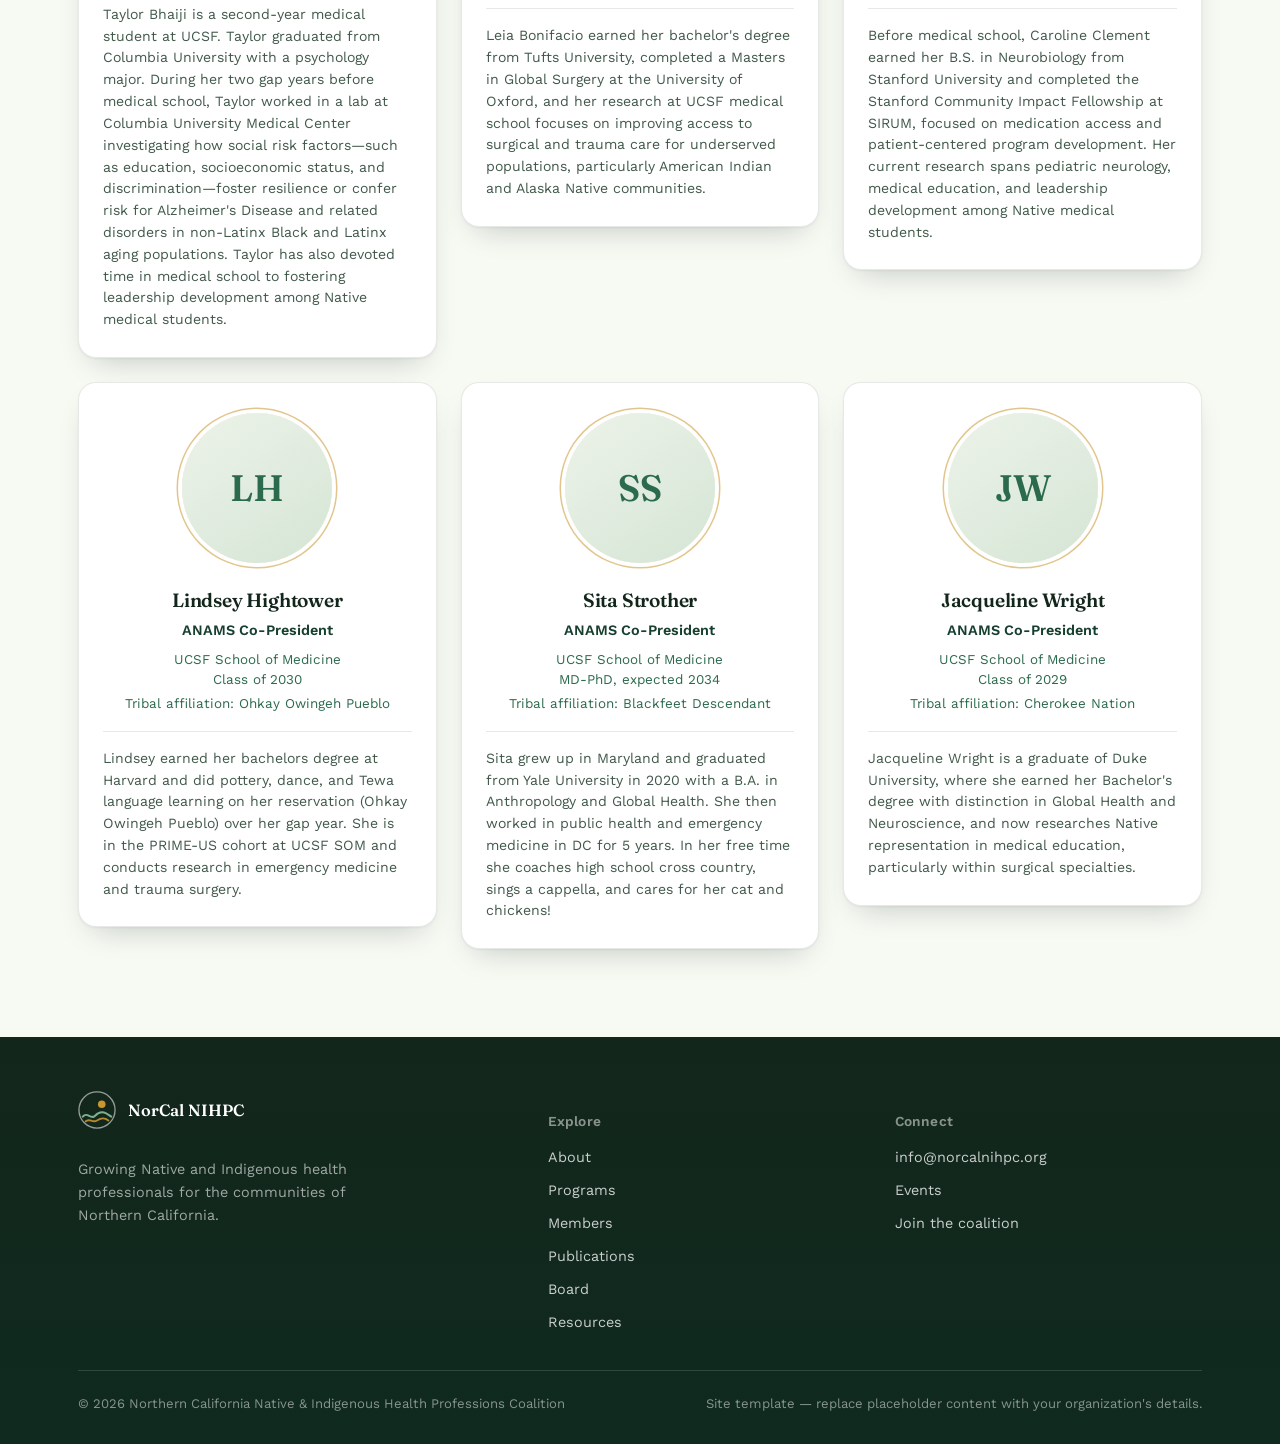
==== commit bbf85a76: "Refresh visual design: forest green and gold palette, organic graphics Move board, school and events" ====
--- a/board.html
+++ b/board.html
@@ -7,6 +7,7 @@
 <link rel="preconnect" href="https://fonts.googleapis.com">
 <link rel="preconnect" href="https://fonts.gstatic.com" crossorigin>
 <link href="https://fonts.googleapis.com/css2?family=Fraunces:opsz,wght@9..144,400;9..144,500;9..144,600;9..144,700&family=Work+Sans:wght@400;500;600&family=IBM+Plex+Mono:wght@500&display=swap" rel="stylesheet">
+<link rel="icon" href="data:image/svg+xml,%3Csvg xmlns='http://www.w3.org/2000/svg' viewBox='0 0 40 40'%3E%3Ccircle cx='20' cy='20' r='20' fill='%23173F2E'/%3E%3Ccircle cx='25' cy='14' r='4.5' fill='%23C9962F'/%3E%3Cpath d='M5 28c5-6 8 4 13-1s9-5 17 1' stroke='%237FB08E' stroke-width='2.6' fill='none' stroke-linecap='round'/%3E%3C/svg%3E">
 <link rel="stylesheet" href="assets/styles.css">
 </head>
 <body>
@@ -14,11 +15,7 @@
 <header>
   <div class="nav-row">
     <a href="index.html" class="brand">
-      <svg class="brand-mark" viewBox="0 0 40 40" fill="none" xmlns="http://www.w3.org/2000/svg" aria-hidden="true">
-        <circle cx="20" cy="20" r="19" stroke="#1C6E71" stroke-width="1.4"/>
-        <path d="M4 24c5-6 8 6 13 0s8-6 13 0" stroke="#4FA3AE" stroke-width="2" fill="none" stroke-linecap="round"/>
-        <path d="M4 17c5-6 8 6 13 0s8-6 13 0" stroke="#C98A3B" stroke-width="2" fill="none" stroke-linecap="round"/>
-      </svg>
+      <svg class="brand-mark" viewBox="0 0 40 40" fill="none" xmlns="http://www.w3.org/2000/svg" aria-hidden="true"><circle cx="20" cy="20" r="19" stroke="currentColor" stroke-opacity=".55" stroke-width="1.4"/><circle cx="25" cy="14" r="4" fill="#C9962F"/><path d="M5 27c5-6 8 4 13-1s9-5 17 1" stroke="#7FB08E" stroke-width="2.2" stroke-linecap="round"/><path d="M8 32c4-4 7 2 12-1s8-3 12 0" stroke="#C9962F" stroke-width="2" stroke-linecap="round" opacity=".9"/></svg>
       <span class="brand-text">NorCal NIHPC<small>Health Professions Coalition</small></span>
     </a>
     <nav id="nav">
@@ -136,10 +133,7 @@
     <div class="footer-grid">
       <div>
         <a href="index.html" class="brand" style="color:#fff;margin-bottom:14px;display:inline-flex;">
-          <svg class="brand-mark" viewBox="0 0 40 40" fill="none" xmlns="http://www.w3.org/2000/svg" aria-hidden="true">
-            <circle cx="20" cy="20" r="19" stroke="#4FA3AE" stroke-width="1.4"/>
-            <path d="M4 24c5-6 8 6 13 0s8-6 13 0" stroke="#4FA3AE" stroke-width="2" fill="none" stroke-linecap="round"/>
-          </svg>
+          <svg class="brand-mark" viewBox="0 0 40 40" fill="none" xmlns="http://www.w3.org/2000/svg" aria-hidden="true"><circle cx="20" cy="20" r="19" stroke="currentColor" stroke-opacity=".55" stroke-width="1.4"/><circle cx="25" cy="14" r="4" fill="#C9962F"/><path d="M5 27c5-6 8 4 13-1s9-5 17 1" stroke="#7FB08E" stroke-width="2.2" stroke-linecap="round"/><path d="M8 32c4-4 7 2 12-1s8-3 12 0" stroke="#C9962F" stroke-width="2" stroke-linecap="round" opacity=".9"/></svg>
           <span class="brand-text">NorCal NIHPC</span>
         </a>
         <p style="max-width:36ch;color:rgba(255,255,255,0.6);">Growing Native and Indigenous health professionals for the communities of Northern California.</p>
--- a/assets/styles.css
+++ b/assets/styles.css
@@ -1,13 +1,13 @@
 :root{
-  --ink:#0B2E33;
-  --deep-teal:#0F3D40;
-  --teal:#1C6E71;
-  --sky:#4FA3AE;
-  --mist:#EAF3F2;
-  --paper:#F7FAF9;
-  --gold:#C98A3B;
-  --gold-dim:#E7C48F;
-  --line:rgba(11,46,51,0.14);
+  --ink:#13261B;
+  --deep-teal:#173F2E;
+  --teal:#2B6A4C;
+  --sky:#7FB08E;
+  --mist:#EDF3EA;
+  --paper:#F7F9F3;
+  --gold:#C9962F;
+  --gold-dim:#EBD08E;
+  --line:rgba(19,38,27,0.14);
   --max:1180px;
 }
 *{box-sizing:border-box;}
@@ -44,7 +44,7 @@
 /* ---------- Header ---------- */
 header{
   position:sticky;top:0;z-index:50;
-  background:rgba(247,250,249,0.92);
+  background:rgba(247,249,243,0.92);
   backdrop-filter:blur(8px);
   border-bottom:1px solid var(--line);
 }
@@ -128,11 +128,11 @@
 }
 .btn:hover{transform:translateY(-2px);}
 .btn-gold{background:var(--gold);color:#20140a;}
-.btn-gold:hover{box-shadow:0 8px 22px rgba(201,138,59,0.4);}
+.btn-gold:hover{box-shadow:0 8px 22px rgba(201,150,47,0.4);}
 .btn-outline{border-color:rgba(255,255,255,0.5);color:#fff;}
 .btn-outline:hover{background:rgba(255,255,255,0.1);}
 .btn-teal{background:var(--deep-teal);color:#fff;}
-.btn-teal:hover{box-shadow:0 8px 22px rgba(15,61,64,0.35);}
+.btn-teal:hover{box-shadow:0 8px 22px rgba(23,63,46,0.35);}
 
 .hero-figure{
   position:relative;border-radius:18px;overflow:hidden;
@@ -154,7 +154,7 @@
 /* ---------- Section basics ---------- */
 section{padding:88px 0;}
 .section-head{max-width:640px;margin-bottom:52px;}
-.section-head p{color:#3c5a5c;font-size:1.03rem;}
+.section-head p{color:#41594a;font-size:1.03rem;}
 .two-col{display:grid;grid-template-columns:1fr 1fr;gap:64px;align-items:start;}
 @media (max-width:860px){.two-col{grid-template-columns:1fr;gap:36px;}}
 
@@ -181,7 +181,7 @@
   font-family:'IBM Plex Mono',monospace;font-weight:500;font-size:0.95rem;z-index:1;
 }
 .step-body h3{font-size:1.18rem;margin-bottom:0.3em;}
-.step-body p{color:#3c5a5c;margin:0;max-width:60ch;}
+.step-body p{color:#41594a;margin:0;max-width:60ch;}
 .step-tag{
   display:inline-block;margin-top:10px;font-family:'IBM Plex Mono',monospace;
   font-size:0.7rem;letter-spacing:0.08em;text-transform:uppercase;color:var(--gold);
@@ -193,7 +193,7 @@
 .member-card{background:#fff;border:1px solid var(--line);border-radius:14px;padding:26px 22px;}
 .member-card .eyebrow{margin-bottom:0.6em;}
 .member-card h3{font-size:1.05rem;margin-bottom:0.35em;}
-.member-card p{font-size:0.92rem;color:#4a6668;margin:0;}
+.member-card p{font-size:0.92rem;color:#4d6657;margin:0;}
 
 .bg-mist{background:var(--mist);}
 
@@ -214,9 +214,9 @@
 }
 #coalitionMap{height:100%;width:100%;}
 .map-legend{display:flex;gap:26px;margin-top:18px;flex-wrap:wrap;}
-.legend-item{display:flex;align-items:center;gap:8px;font-size:0.86rem;color:#3c5a5c;}
+.legend-item{display:flex;align-items:center;gap:8px;font-size:0.86rem;color:#41594a;}
 .legend-dot{width:12px;height:12px;border-radius:50%;display:inline-block;flex:0 0 auto;}
-.map-note{font-size:0.84rem;color:#5a7678;margin-top:10px;}
+.map-note{font-size:0.84rem;color:#5d7566;margin-top:10px;}
 .leaflet-popup-content-wrapper{border-radius:10px;}
 .map-pin-label{
   font-family:'Work Sans',sans-serif;font-weight:600;font-size:0.8rem;color:var(--deep-teal);
@@ -230,9 +230,9 @@
   text-decoration:none;color:var(--ink);display:block;
   transition:transform .15s ease, box-shadow .15s ease;
 }
-.teaser-card:hover{transform:translateY(-3px);box-shadow:0 10px 26px rgba(11,46,51,0.08);}
+.teaser-card:hover{transform:translateY(-3px);box-shadow:0 10px 26px rgba(19,38,27,0.08);}
 .teaser-card h3{font-size:1.12rem;margin-bottom:0.4em;color:var(--deep-teal);}
-.teaser-card p{color:#3c5a5c;font-size:0.92rem;margin:0 0 0.8em;}
+.teaser-card p{color:#41594a;font-size:0.92rem;margin:0 0 0.8em;}
 .link-arrow{font-family:'IBM Plex Mono',monospace;font-size:0.8rem;color:var(--gold);font-weight:600;}
 
 /* ---------- Resources ---------- */
@@ -247,7 +247,7 @@
   display:flex;align-items:center;justify-content:center;color:var(--teal);
 }
 .resource-card h3{font-size:1.08rem;}
-.resource-card p{color:#3c5a5c;font-size:0.94rem;margin:0;flex:1;}
+.resource-card p{color:#41594a;font-size:0.94rem;margin:0;flex:1;}
 .resource-card a{font-size:0.88rem;font-weight:600;color:var(--deep-teal);text-decoration:none;}
 .resource-card a:hover{text-decoration:underline;}
 
@@ -261,11 +261,11 @@
 .pub-year{font-family:'Fraunces',serif;font-size:1.7rem;color:var(--deep-teal);}
 .pub-body h3{font-size:1.1rem;margin-bottom:0.3em;}
 .pub-meta{font-size:0.85rem;color:var(--teal);margin-bottom:0.6em;font-weight:500;}
-.pub-body p{color:#3c5a5c;font-size:0.92rem;margin:0 0 0.7em;}
+.pub-body p{color:#41594a;font-size:0.92rem;margin:0 0 0.7em;}
 .pub-body a{font-size:0.86rem;font-weight:600;color:var(--deep-teal);text-decoration:none;}
 .pub-body a:hover{text-decoration:underline;}
 .pub-empty{
-  border:1px dashed var(--line);border-radius:14px;padding:40px;text-align:center;color:#5a7678;
+  border:1px dashed var(--line);border-radius:14px;padding:40px;text-align:center;color:#5d7566;
 }
 
 /* ---------- Board ---------- */
@@ -285,10 +285,10 @@
 }
 .board-card h3{font-size:1rem;margin-bottom:0.15em;}
 .board-role{font-size:0.82rem;color:var(--teal);font-weight:600;margin-bottom:0.5em;display:block;}
-.board-card p{font-size:0.86rem;color:#4a6668;margin:0;}
+.board-card p{font-size:0.86rem;color:#4d6657;margin:0;}
 .board-add-note{
   border:1px dashed var(--line);border-radius:14px;padding:24px;text-align:center;
-  color:#5a7678;font-size:0.9rem;
+  color:#5d7566;font-size:0.9rem;
 }
 
 /* ---------- Events ---------- */
@@ -301,7 +301,7 @@
 }
 .event-body{padding:20px;}
 .event-body h3{font-size:1.02rem;margin-bottom:0.4em;}
-.event-body p{font-size:0.9rem;color:#4a6668;margin:0;}
+.event-body p{font-size:0.9rem;color:#4d6657;margin:0;}
 
 /* ---------- Contact ---------- */
 .contact-panel{
@@ -346,3 +346,134 @@
   .reveal{opacity:1;transform:none;transition:none;}
   html{scroll-behavior:auto;}
 }
+
+/* =====================================================================
+   Visual refresh: forest green + gold, soft organic shapes.
+   (Variable names like --teal are kept so existing pages keep working;
+   their values are now greens.)
+   ===================================================================== */
+:root{
+  --gold-deep:#8A6414;
+  --shadow:0 1px 2px rgba(19,38,27,.05), 0 14px 32px -16px rgba(19,38,27,.28);
+  --leaf:58% 42% 62% 38% / 48% 58% 42% 52%;
+}
+body{background:var(--paper);}
+
+/* Labels: sentence case, with a small gold leaf marker instead of tracked caps */
+.eyebrow{font-family:'Work Sans',sans-serif;font-weight:600;font-size:.86rem;letter-spacing:.01em;text-transform:none;color:var(--teal);display:inline-flex;align-items:center;gap:.6em;}
+.eyebrow::before{content:"";flex:0 0 auto;width:.78em;height:.78em;border-radius:var(--leaf);background:var(--gold);transform:rotate(-24deg);}
+.brand-text small,.subgroup-label,footer h4,.year-block-head span,.step-tag,.link-arrow,.event-date{font-family:'Work Sans',sans-serif;text-transform:none;letter-spacing:.01em;}
+.brand-text small{font-size:.7rem;font-weight:500;}
+.subgroup-label,footer h4{font-size:.86rem;font-weight:600;}
+.step-tag,.link-arrow{color:var(--gold-deep);font-weight:600;font-size:.82rem;}
+.event-date{font-size:.84rem;font-weight:600;}
+
+/* Header + buttons */
+header{box-shadow:0 1px 0 var(--line);}
+.nav-cta{background:linear-gradient(135deg,var(--teal),var(--deep-teal));}
+.btn-gold{background:linear-gradient(135deg,#DDAE48,#C28F2A);color:#1d1406;box-shadow:0 8px 20px -8px rgba(201,150,47,.7);}
+.btn-gold:hover{box-shadow:0 12px 26px -8px rgba(201,150,47,.75);}
+.btn-outline{border-color:rgba(255,255,255,.55);}
+.btn-teal{background:linear-gradient(135deg,var(--teal),var(--deep-teal));}
+
+/* Hero: layered glow + soft blobs; the wave now sits flush at the bottom */
+.hero{
+  background:
+    radial-gradient(110% 90% at 88% 0%, rgba(201,150,47,.24), transparent 55%),
+    radial-gradient(80% 70% at 0% 100%, rgba(127,176,142,.28), transparent 62%),
+    linear-gradient(165deg,#173F2E 0%,#1F5139 55%,#2B6A4C 100%);
+  padding-bottom:0;
+}
+.hero::before,.hero::after{content:"";position:absolute;pointer-events:none;}
+.hero::before{width:540px;height:540px;left:-180px;top:-200px;border-radius:58% 42% 63% 37% / 46% 55% 45% 54%;background:linear-gradient(135deg,rgba(127,176,142,.22),rgba(127,176,142,0));}
+.hero::after{width:420px;height:420px;right:-130px;bottom:90px;border-radius:44% 56% 38% 62% / 58% 40% 60% 42%;background:linear-gradient(200deg,rgba(201,150,47,.2),rgba(201,150,47,0));}
+.hero .wrap{position:relative;z-index:1;}
+.hero-figure{border-radius:200px 200px 28px 28px;border:1px solid rgba(255,255,255,.22);background:#12392A;box-shadow:0 34px 60px -32px rgba(0,0,0,.6);}
+.wave-divider{position:relative;z-index:1;margin-top:48px;}
+.wave-divider svg{height:90px;}
+
+/* Sections */
+.stat-strip{background:var(--mist);border-bottom:1px solid var(--line);}
+.stat-grid>div+div{border-left:1px solid var(--line);}
+@media (max-width:760px){.stat-grid>div+div{border-left:0;}}
+.stat-grid strong{color:var(--deep-teal);}
+.bg-mist{
+  position:relative;
+  background:
+    radial-gradient(55% 80% at 100% 0%, rgba(201,150,47,.09), transparent 62%),
+    radial-gradient(50% 70% at 0% 100%, rgba(127,176,142,.2), transparent 62%),
+    var(--mist);
+}
+.about-figure{border-radius:24px 24px 24px 150px;border:0;box-shadow:var(--shadow);}
+
+/* Pipeline */
+.pipeline-track{background:repeating-linear-gradient(to bottom,var(--sky) 0 6px,transparent 6px 13px);}
+.step-num{background:linear-gradient(145deg,#fff,var(--mist));border:2px solid var(--sky);box-shadow:var(--shadow);}
+
+/* Cards share one soft green-tinted shadow */
+.member-card,.resource-card,.event-card,.pub-card,.person-card,.teaser-card,.board-card{border-radius:18px;border-color:rgba(19,38,27,.1);box-shadow:var(--shadow);}
+.teaser-card:hover{box-shadow:0 20px 40px -18px rgba(19,38,27,.35);}
+.event-card{border-radius:18px;}
+.event-date{background:linear-gradient(135deg,var(--deep-teal),var(--teal));}
+.campus-pill{border-color:rgba(19,38,27,.1);box-shadow:var(--shadow);display:inline-flex;align-items:center;gap:.5em;}
+.campus-pill::before{content:"";width:.5em;height:.5em;border-radius:50%;background:var(--sky);}
+.resource-card .icon{background:linear-gradient(145deg,var(--mist),#D9E8D8);}
+.pub-year{color:var(--teal);}
+
+/* People: gold ring around avatars */
+.board-avatar,.person-avatar{background:linear-gradient(145deg,var(--mist),#D4E5D4);border:0;box-shadow:0 0 0 4px #fff,0 0 0 5.5px rgba(201,150,47,.55);}
+.board-bio{border-top-color:rgba(19,38,27,.1);}
+
+/* Sub-page headers: same glow, curved bottom edge */
+.page-header{
+  position:relative;overflow:hidden;
+  background:
+    radial-gradient(90% 120% at 95% 0%, rgba(201,150,47,.24), transparent 58%),
+    radial-gradient(70% 100% at 0% 100%, rgba(127,176,142,.26), transparent 62%),
+    linear-gradient(165deg,#173F2E 0%,#1F5139 55%,#2B6A4C 100%);
+  padding-bottom:84px;
+}
+.page-header .wrap{position:relative;z-index:1;}
+.page-header::before{content:"";position:absolute;width:420px;height:420px;right:-120px;top:-170px;border-radius:var(--leaf);background:linear-gradient(200deg,rgba(201,150,47,.18),rgba(201,150,47,0));}
+.page-header::after{content:"";position:absolute;left:-5%;right:-5%;bottom:-1px;height:46px;background:var(--paper);border-radius:100% 100% 0 0 / 100% 100% 0 0;}
+
+/* Contact + map + photos */
+.contact-panel{
+  position:relative;overflow:hidden;border-radius:28px;
+  background:
+    radial-gradient(70% 90% at 100% 0%, rgba(201,150,47,.3), transparent 60%),
+    radial-gradient(60% 80% at 0% 100%, rgba(127,176,142,.25), transparent 62%),
+    linear-gradient(140deg,#173F2E,#2B6A4C);
+}
+.contact-panel>*{position:relative;z-index:1;}
+form input,form select,form textarea{border-color:rgba(255,255,255,.32);background:rgba(255,255,255,.1);}
+.map-wrap{border-radius:24px;box-shadow:var(--shadow);border-color:rgba(19,38,27,.1);}
+.photo-tile{border-radius:18px;border-color:rgba(19,38,27,.18);background:linear-gradient(145deg,var(--mist),#DCEADB);}
+.social-pill{box-shadow:var(--shadow);}
+
+/* Footer */
+footer{background:linear-gradient(180deg,#13261B,#0F2A1F);}
+
+/* ---- Board, school and events pages (shared, so every page gets them) ---- */
+.board-grid{grid-template-columns:repeat(3,1fr);gap:24px;align-items:start;}
+@media (max-width:960px){.board-grid{grid-template-columns:repeat(2,1fr);}}
+@media (max-width:600px){.board-grid{grid-template-columns:1fr;}}
+.board-card{background:#fff;border:1px solid rgba(19,38,27,.1);border-radius:18px;padding:30px 24px 26px;text-align:center;box-shadow:var(--shadow);}
+.board-avatar{width:150px;max-width:70%;aspect-ratio:1;border-radius:50%;margin:0 auto 22px;overflow:hidden;display:flex;align-items:center;justify-content:center;font-family:'Fraunces',serif;font-size:2.3rem;font-weight:600;color:var(--teal);}
+.board-avatar img{width:100%;height:100%;object-fit:cover;}
+.board-card h3{font-size:1.2rem;margin:0 0 .15em;}
+.board-role{display:block;font-weight:600;font-size:.9rem;color:var(--deep-teal);margin-bottom:.6em;}
+.board-card .board-meta{margin:0;font-size:.84rem;color:var(--teal);line-height:1.5;}
+.board-card .board-tribe{margin:.2em 0 0;font-size:.84rem;color:var(--teal);}
+.board-card .board-bio{margin:16px 0 0;padding-top:16px;border-top:1px solid rgba(19,38,27,.1);text-align:left;font-size:.88rem;line-height:1.55;color:#41594a;}
+.school-links{display:flex;gap:12px;flex-wrap:wrap;margin-bottom:36px;}
+.page-header .crumbs{margin:0 0 .8em;font-size:.86rem;color:rgba(255,255,255,.78);}
+.crumbs a{color:var(--gold-dim);text-decoration:none;}
+.archive .event-date{background:linear-gradient(135deg,#4d6657,#5d7566);}
+.event-body a{color:var(--deep-teal);}
+.photo-grid{display:grid;grid-template-columns:repeat(3,1fr);gap:16px;}
+@media (max-width:700px){.photo-grid{grid-template-columns:repeat(2,1fr);}}
+.photo-tile{margin:0;aspect-ratio:4/3;border:1px dashed rgba(19,38,27,.2);border-radius:18px;display:flex;align-items:center;justify-content:center;color:#5d7566;font-size:.85rem;overflow:hidden;}
+.photo-tile img{width:100%;height:100%;object-fit:cover;}
+.social-row{display:flex;flex-wrap:wrap;gap:12px;align-items:center;}
+.social-pill{padding:10px 20px;border-radius:100px;background:#fff;border:1px solid var(--line);text-decoration:none;color:var(--deep-teal);font-weight:600;font-size:.9rem;}
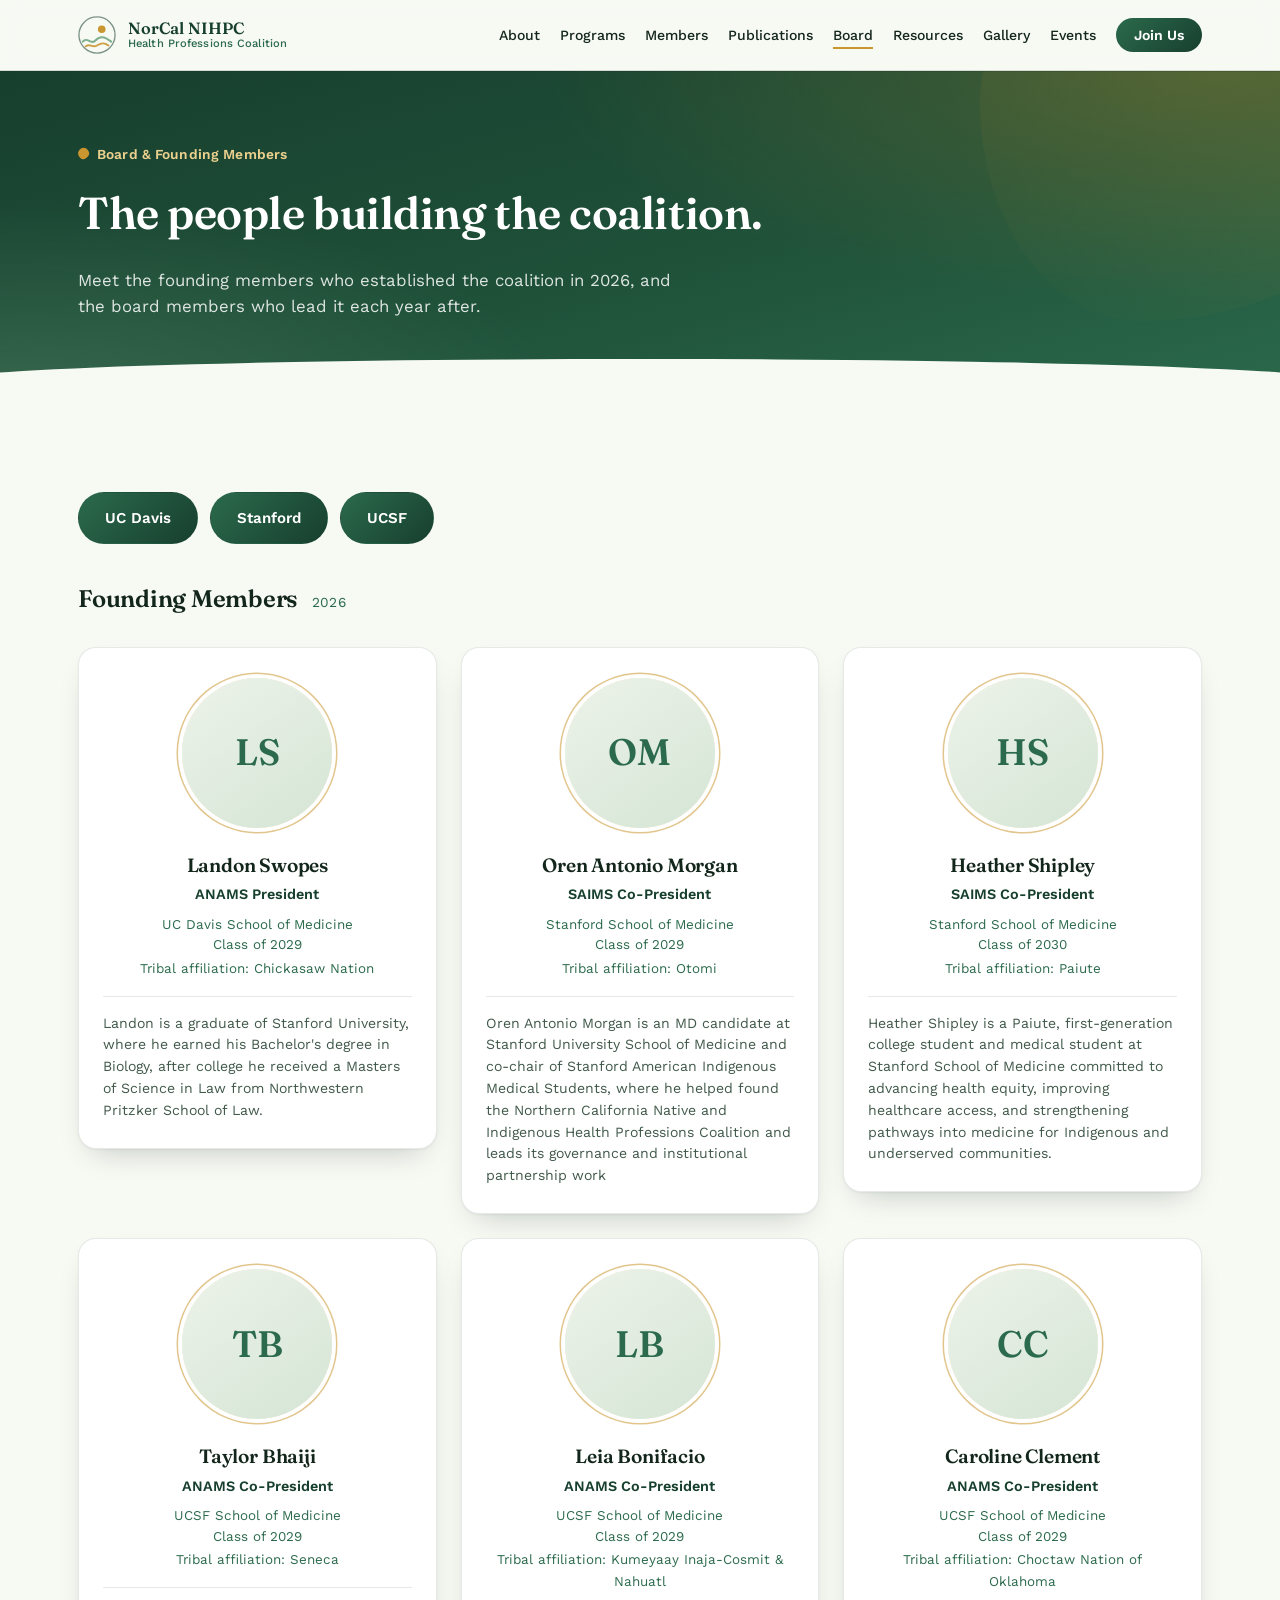
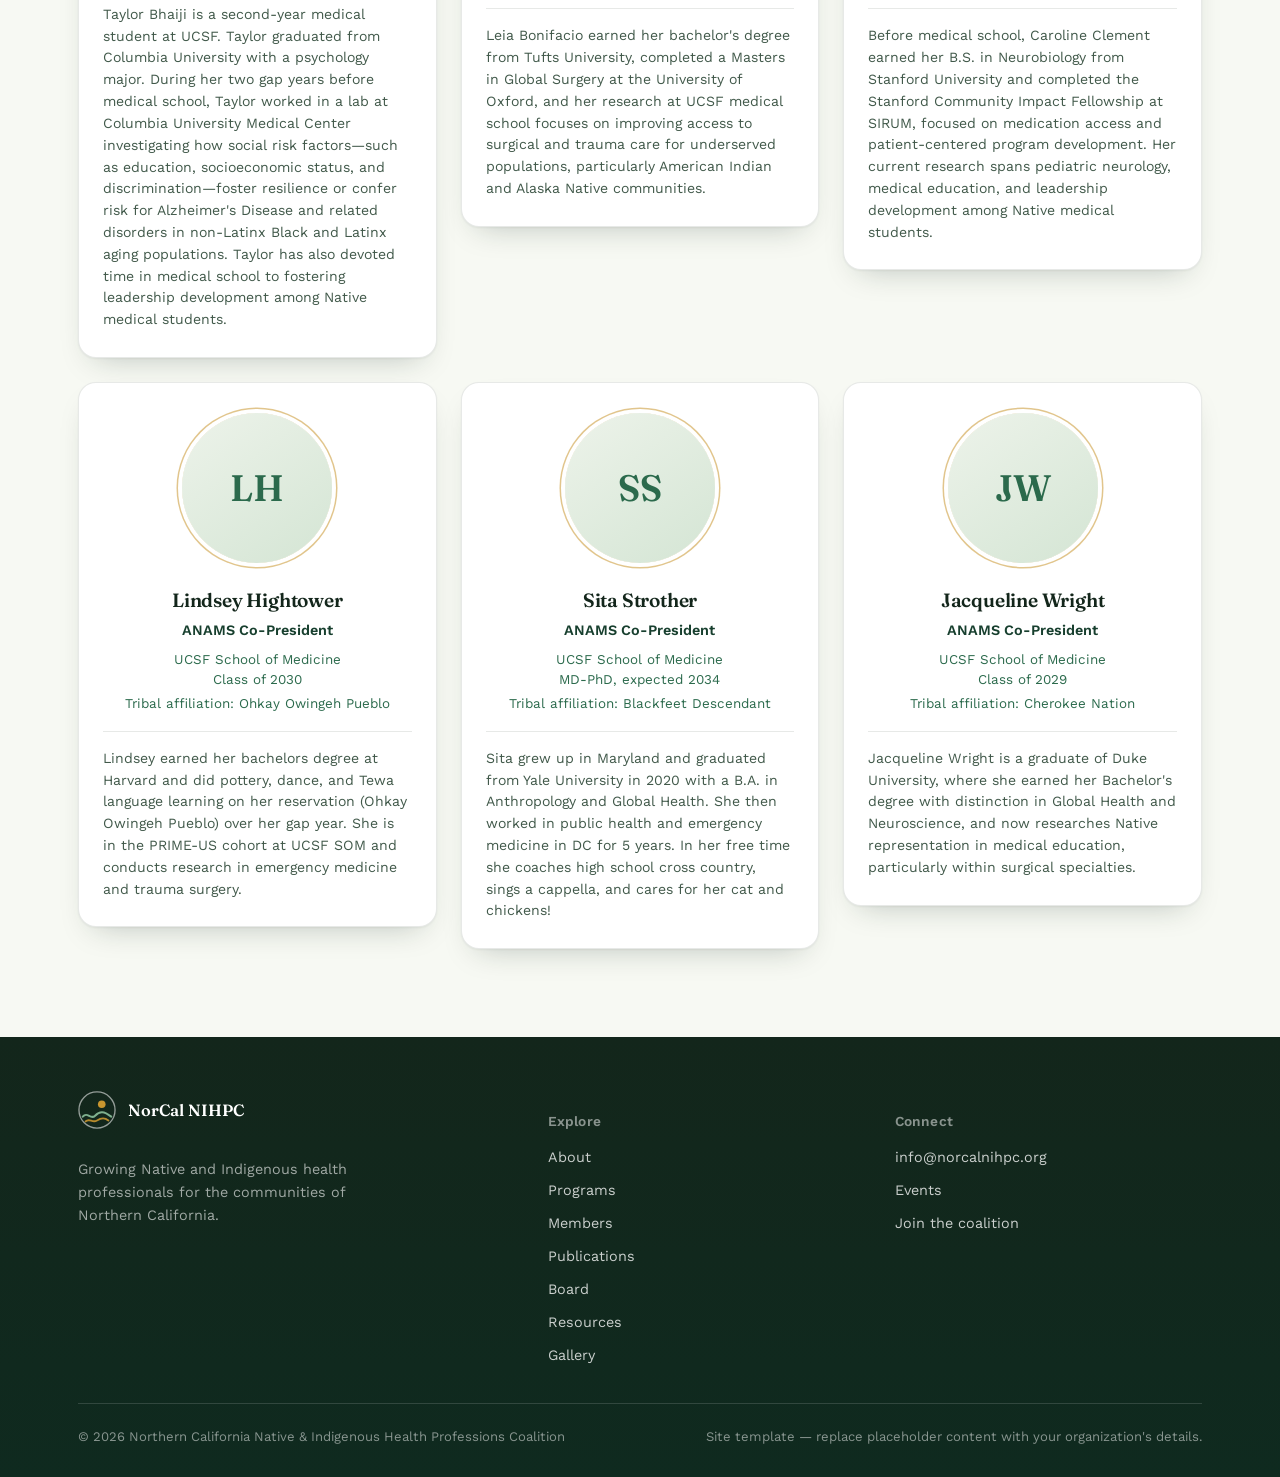
==== commit be67b501: "Add photo gallery page and form-driven school photo grids Co-Authored-By: Claude Sonnet 5.5 <noreply" ====
--- a/board.html
+++ b/board.html
@@ -26,6 +26,7 @@
         <li><a href="publications.html">Publications</a></li>
         <li><a href="board.html" class="active">Board</a></li>
         <li><a href="resources.html">Resources</a></li>
+        <li><a href="gallery.html">Gallery</a></li>
         <li><a href="events.html">Events</a></li>
         <li><a href="index.html#contact" class="nav-cta">Join Us</a></li>
       </ul>
@@ -147,6 +148,7 @@
           <li><a href="publications.html">Publications</a></li>
           <li><a href="board.html">Board</a></li>
           <li><a href="resources.html">Resources</a></li>
+        <li><a href="gallery.html">Gallery</a></li>
         </ul>
       </div>
       <div>
--- a/assets/styles.css
+++ b/assets/styles.css
@@ -87,7 +87,7 @@
 .menu-btn span::before{top:-7px;}
 .menu-btn span::after{top:7px;}
 
-@media (max-width:980px){
+@media (max-width:1100px){
   nav{
     position:fixed;inset:0 0 0 26%;top:70px;background:var(--paper);
     transform:translateX(100%);transition:transform .3s ease;
@@ -477,3 +477,23 @@
 .photo-tile img{width:100%;height:100%;object-fit:cover;}
 .social-row{display:flex;flex-wrap:wrap;gap:12px;align-items:center;}
 .social-pill{padding:10px 20px;border-radius:100px;background:#fff;border:1px solid var(--line);text-decoration:none;color:var(--deep-teal);font-weight:600;font-size:.9rem;}
+
+/* ---- Gallery + lightbox ---- */
+.filter-row{display:flex;flex-wrap:wrap;gap:10px;margin-bottom:28px;}
+.filter-pill{font:inherit;font-weight:600;font-size:.9rem;padding:9px 20px;border-radius:100px;border:1px solid var(--line);background:#fff;color:var(--deep-teal);cursor:pointer;box-shadow:var(--shadow);}
+.filter-pill[aria-pressed="true"]{background:linear-gradient(135deg,var(--teal),var(--deep-teal));color:#fff;border-color:transparent;}
+.photo-item{margin:0;}
+.photo-item button{display:block;width:100%;aspect-ratio:4/3;padding:0;border:0;border-radius:18px;overflow:hidden;cursor:zoom-in;background:var(--mist);box-shadow:var(--shadow);}
+.photo-item img{width:100%;height:100%;object-fit:cover;display:block;}
+.photo-item figcaption{margin:10px 4px 0;font-size:.88rem;line-height:1.45;color:#41594a;}
+.photo-empty{grid-column:1/-1;color:#5d7566;margin:0;}
+.lightbox{border:0;padding:0;background:transparent;max-width:min(94vw,1100px);width:100%;color:#fff;overflow:visible;}
+.lightbox::backdrop{background:rgba(15,42,31,.88);}
+.lightbox[open]{display:flex;align-items:center;justify-content:center;gap:12px;}
+.lightbox figure{margin:0;text-align:center;min-width:0;}
+.lightbox img{max-width:100%;max-height:78vh;border-radius:14px;display:block;margin:0 auto;}
+.lightbox figcaption{margin-top:14px;font-size:.95rem;}
+.lb-close,.lb-nav{font:inherit;border:0;cursor:pointer;color:#fff;background:rgba(255,255,255,.14);border-radius:50%;width:44px;height:44px;font-size:1.6rem;line-height:1;flex:0 0 auto;}
+.lb-close{position:fixed;top:18px;right:18px;}
+.lightbox.single .lb-nav{display:none;}
+@media (max-width:600px){.lightbox[open]{flex-wrap:wrap;}.lb-nav{order:2;}.lightbox figure{order:1;width:100%;}}
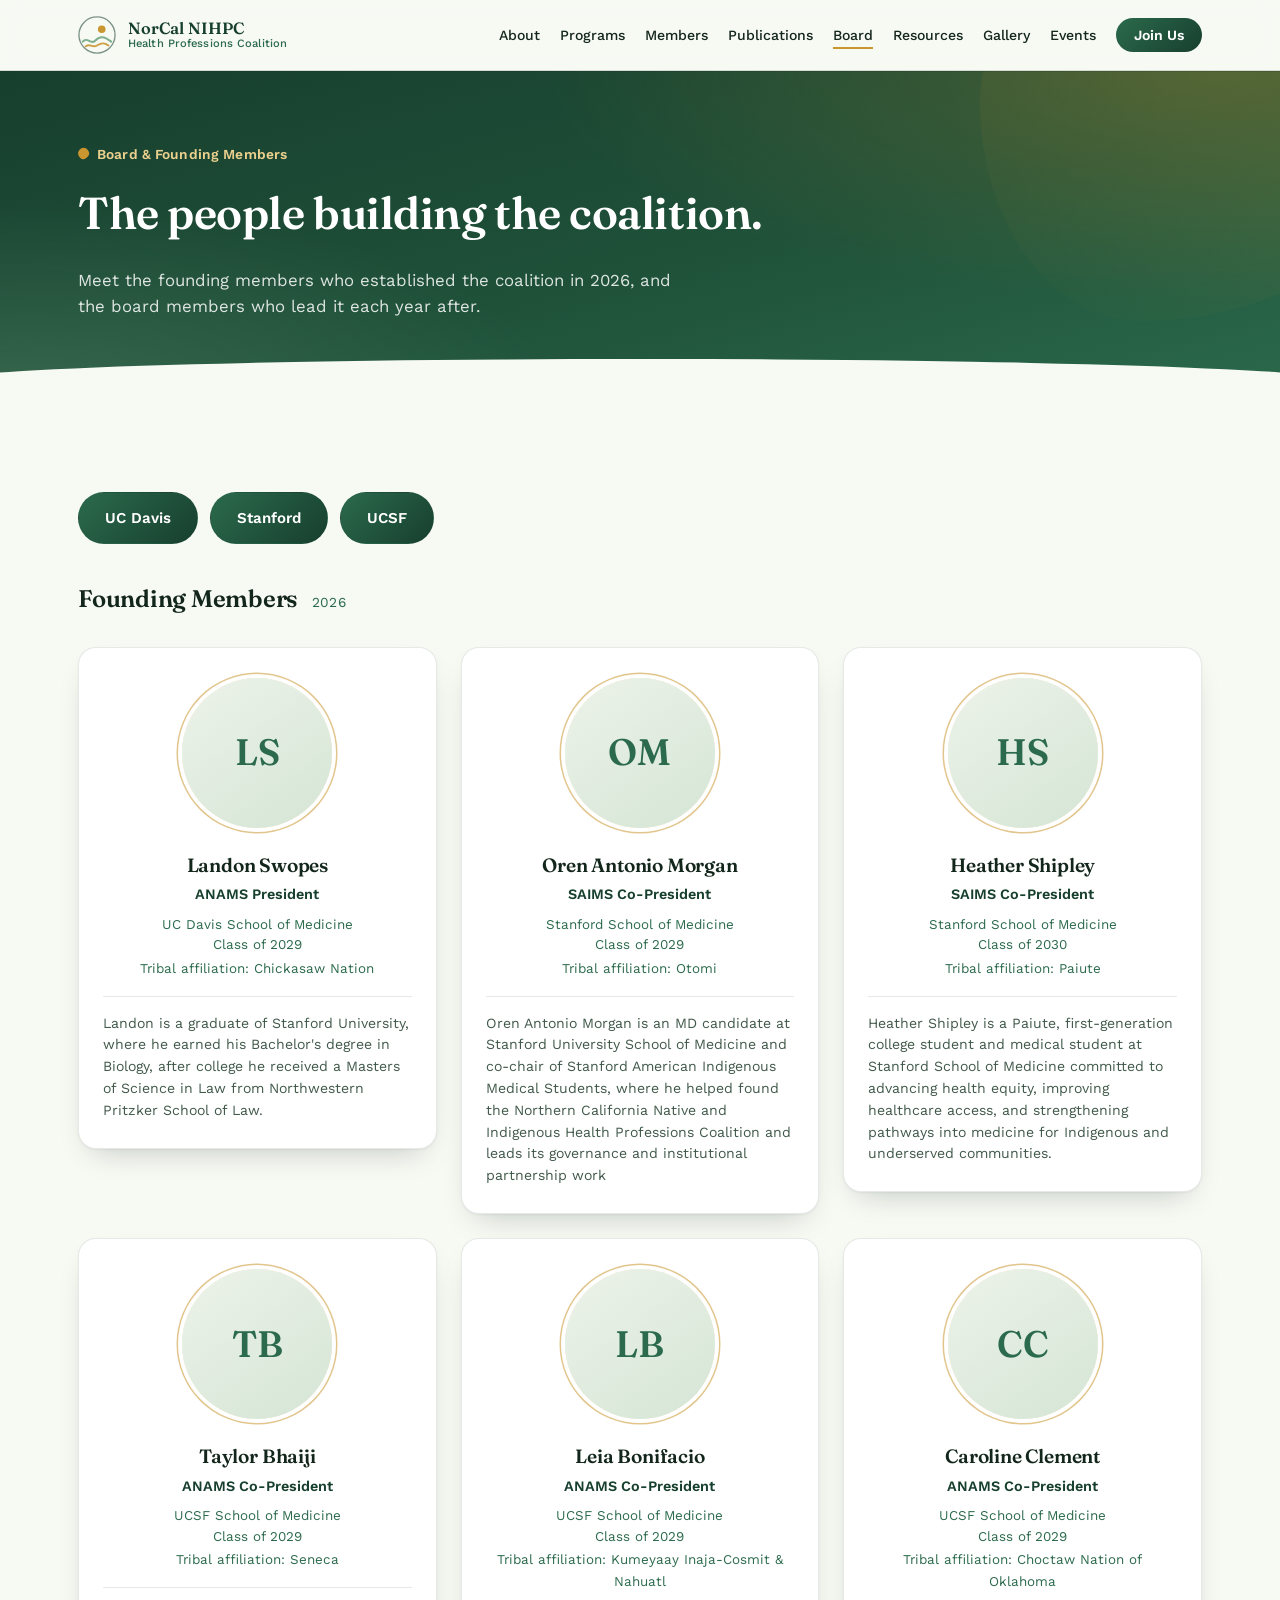
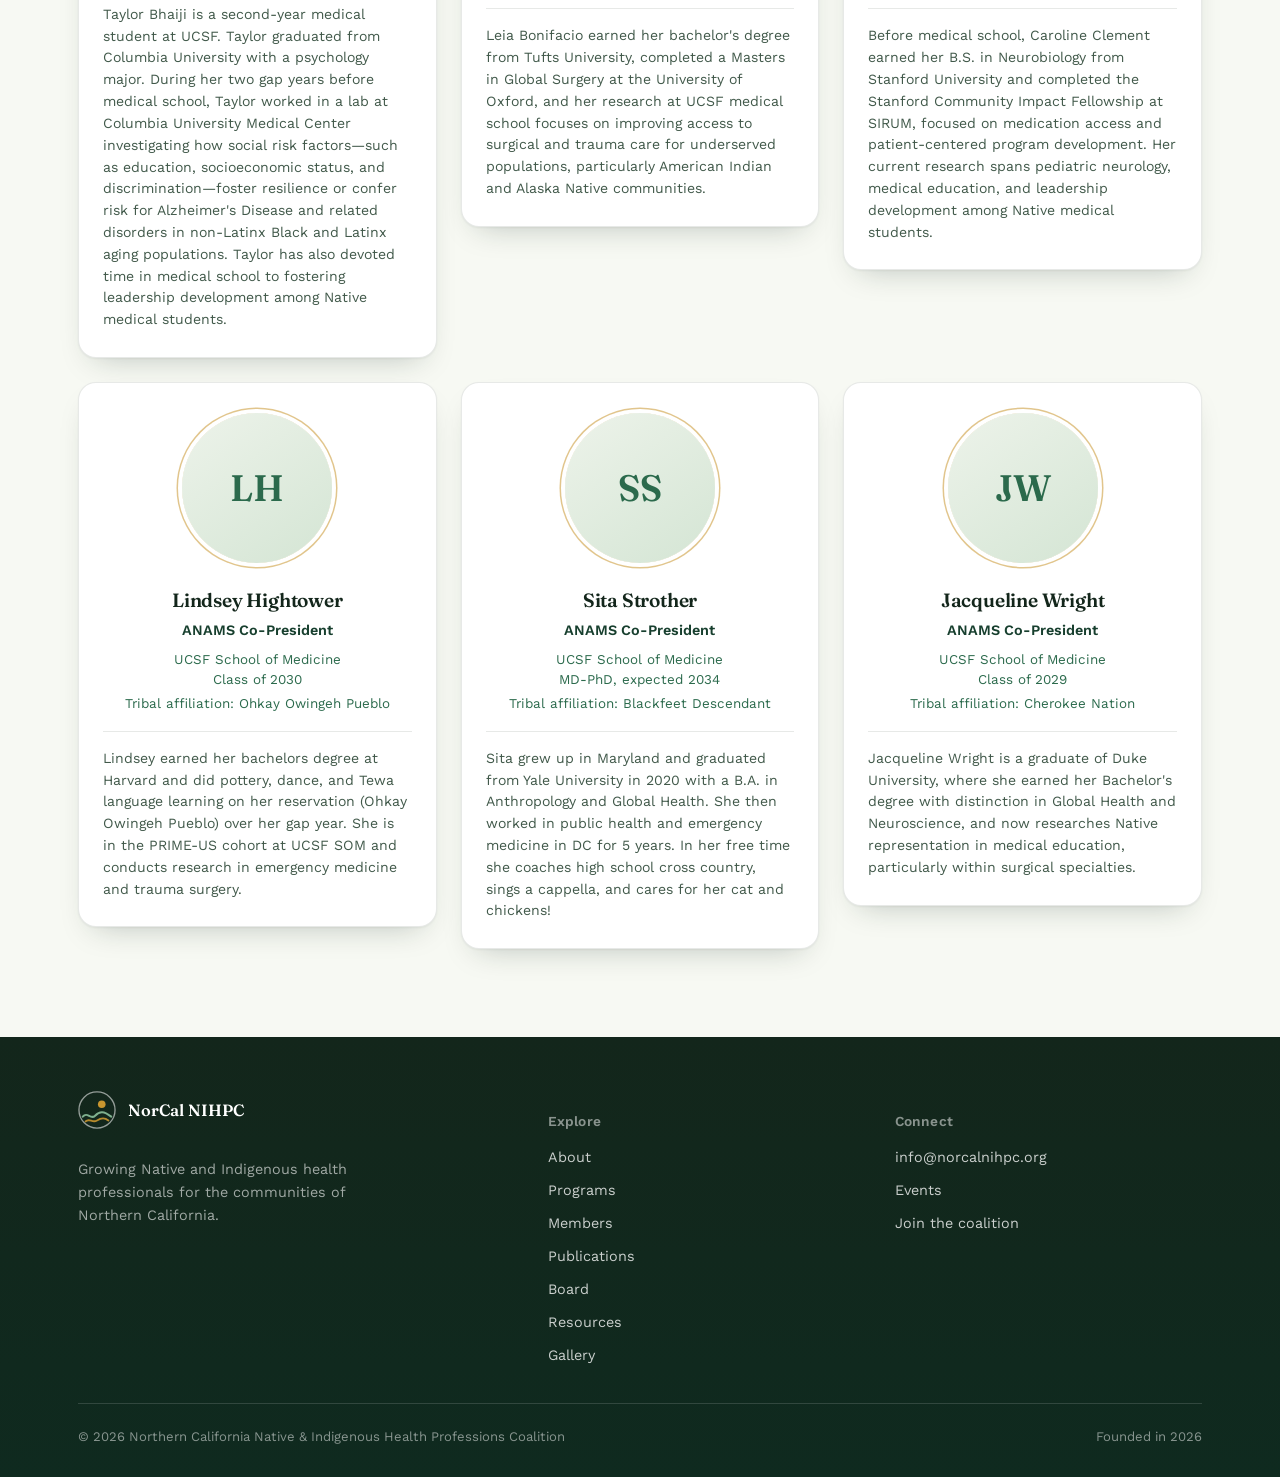
==== commit f8448446: "Replace home page placeholders: school blurbs, fallback events, social links, footer line Co-Authore" ====
--- a/board.html
+++ b/board.html
@@ -3,7 +3,19 @@
 <head>
 <meta charset="UTF-8">
 <meta name="viewport" content="width=device-width, initial-scale=1.0">
-<title>Board &amp; Founding Members — Northern California Native &amp; Indigenous Health Professions Coalition</title>
+<title>Board &amp; Founding Members | NorCal NIHPC</title>
+<meta name="description" content="Meet the founding members and board of the Northern California Native &amp; Indigenous Health Professions Coalition.">
+<link rel="canonical" href="https://norcalnihpc.github.io/norcal-nihpc-site/board.html">
+<meta property="og:type" content="website">
+<meta property="og:site_name" content="Northern California Native &amp; Indigenous Health Professions Coalition">
+<meta property="og:title" content="Board &amp; Founding Members | NorCal NIHPC">
+<meta property="og:description" content="Meet the founding members and board of the Northern California Native &amp; Indigenous Health Professions Coalition.">
+<meta property="og:url" content="https://norcalnihpc.github.io/norcal-nihpc-site/board.html">
+<meta property="og:image" content="https://norcalnihpc.github.io/norcal-nihpc-site/assets/img/social-preview.png">
+<meta property="og:image:width" content="1200">
+<meta property="og:image:height" content="630">
+<meta name="twitter:card" content="summary_large_image">
+<meta name="theme-color" content="#173F2E">
 <link rel="preconnect" href="https://fonts.googleapis.com">
 <link rel="preconnect" href="https://fonts.gstatic.com" crossorigin>
 <link href="https://fonts.googleapis.com/css2?family=Fraunces:opsz,wght@9..144,400;9..144,500;9..144,600;9..144,700&family=Work+Sans:wght@400;500;600&family=IBM+Plex+Mono:wght@500&display=swap" rel="stylesheet">
@@ -162,7 +174,7 @@
     </div>
     <div class="footer-bottom">
       <span>© <span id="year"></span> Northern California Native &amp; Indigenous Health Professions Coalition</span>
-      <span>Site template — replace placeholder content with your organization's details.</span>
+      <span>Founded in 2026</span>
     </div>
   </div>
 </footer>
--- a/assets/styles.css
+++ b/assets/styles.css
@@ -146,10 +146,10 @@
 
 /* ---------- Stat strip ---------- */
 .stat-strip{background:var(--mist);border-bottom:1px solid var(--line);padding:34px 0;}
-.stat-grid{display:grid;grid-template-columns:repeat(4,1fr);gap:24px;text-align:center;}
+.stat-grid{display:grid;grid-template-columns:repeat(3,1fr);gap:24px;text-align:center;}
 .stat-grid strong{display:block;font-family:'Fraunces',serif;font-size:1.9rem;color:var(--deep-teal);}
 .stat-grid span{font-size:0.86rem;color:var(--teal);}
-@media (max-width:760px){.stat-grid{grid-template-columns:repeat(2,1fr);}}
+@media (max-width:760px){.stat-grid{grid-template-columns:1fr;}}
 
 /* ---------- Section basics ---------- */
 section{padding:88px 0;}
@@ -497,3 +497,39 @@
 .lb-close{position:fixed;top:18px;right:18px;}
 .lightbox.single .lb-nav{display:none;}
 @media (max-width:600px){.lightbox[open]{flex-wrap:wrap;}.lb-nav{order:2;}.lightbox figure{order:1;width:100%;}}
+
+/* ---- Sheet-driven resource cards ---- */
+.res-thumb{width:100%;aspect-ratio:16/10;object-fit:cover;border-radius:12px;background:var(--mist);display:block;}
+.res-tags{display:flex;flex-wrap:wrap;gap:6px;}
+.res-tag{font-size:.75rem;font-weight:600;padding:3px 10px;border-radius:100px;background:var(--mist);color:var(--deep-teal);}
+.res-links{display:flex;flex-wrap:wrap;gap:6px 18px;}
+
+/* ---- Opportunities ---- */
+.opp-list{display:grid;grid-template-columns:repeat(2,1fr);gap:22px;}
+@media (max-width:860px){.opp-list{grid-template-columns:1fr;}}
+.opp-card{background:#fff;border:1px solid rgba(19,38,27,.1);border-radius:18px;box-shadow:var(--shadow);padding:26px;display:flex;flex-direction:column;gap:10px;}
+.opp-card h3{font-size:1.15rem;margin:0;}
+.opp-card p{margin:0;color:#41594a;font-size:.94rem;}
+.opp-card .opp-elig{font-size:.88rem;}
+.opp-top{display:flex;flex-wrap:wrap;align-items:center;gap:6px;}
+.opp-deadline{margin-left:auto;font-size:.82rem;font-weight:700;color:var(--gold-deep);background:#FBF3DC;padding:3px 11px;border-radius:100px;}
+.opp-deadline.rolling{background:var(--mist);color:var(--deep-teal);}
+.opp-meta{font-size:.88rem;color:#5d7566;}
+
+/* ---- Home hero photo slideshow ---- */
+.hero-figure{position:relative;overflow:hidden;}
+.hero-slide{position:absolute;inset:0;width:100%;height:100%;object-fit:cover;opacity:0;transition:opacity 1.2s ease;}
+.hero-slide.on{opacity:1;}
+@media (prefers-reduced-motion:reduce){.hero-slide{transition:none;}}
+
+.eyebrow-link{color:inherit;text-decoration:none;border-bottom:1px solid currentColor;}
+.eyebrow-link:hover{opacity:.75;}
+
+/* ---- Photos on past events + gallery event chip ---- */
+.event-photos{display:grid;grid-template-columns:repeat(3,1fr);gap:6px;margin-top:14px;}
+.event-photos img{width:100%;aspect-ratio:1;object-fit:cover;border-radius:10px;background:var(--mist);display:block;}
+.event-photos a{grid-column:1/-1;font-size:.88rem;font-weight:600;color:var(--teal);text-decoration:none;}
+.event-photos a:hover{text-decoration:underline;}
+.event-chip{display:flex;align-items:center;gap:10px;margin:0 0 20px;padding:8px 8px 8px 16px;border-radius:100px;background:var(--mist);color:var(--deep-teal);font-weight:600;font-size:.92rem;width:fit-content;max-width:100%;}
+.event-chip[hidden]{display:none;}
+.event-chip button{font:inherit;border:0;cursor:pointer;width:28px;height:28px;border-radius:50%;background:#fff;color:var(--deep-teal);line-height:1;}
